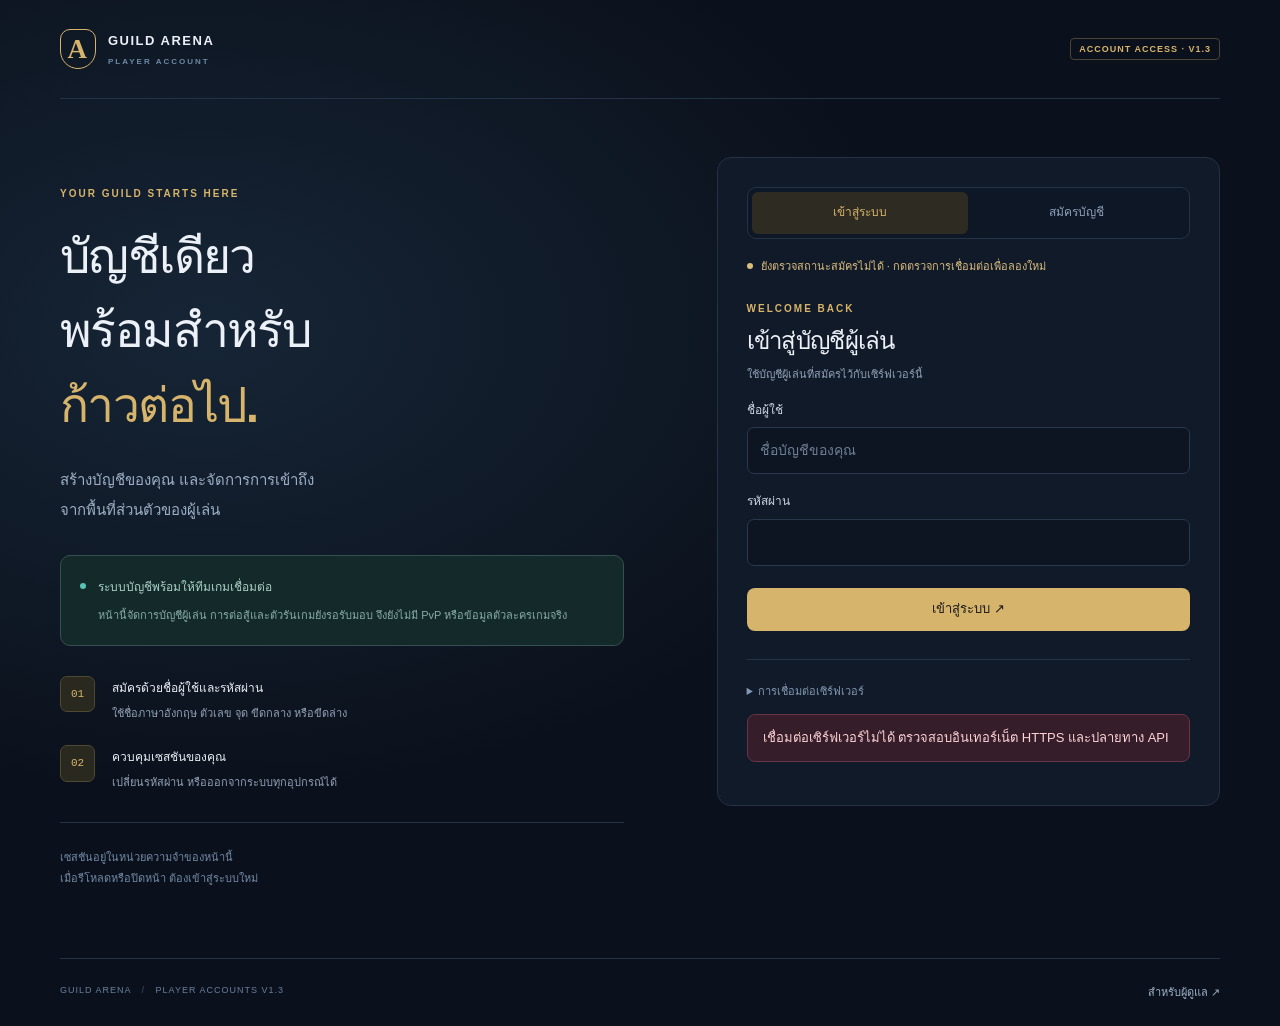
==== player.html @ d8695bb0 "Add player account portal and admin account controls" ====
<!doctype html>
<html lang="th">
<head>
  <meta charset="utf-8">
  <meta name="viewport" content="width=device-width, initial-scale=1">
  <meta name="color-scheme" content="dark">
  <meta name="referrer" content="no-referrer">
  <meta name="description" content="บัญชีผู้เล่น Guild Arena — สมัคร เข้าสู่ระบบ และจัดการความปลอดภัยบัญชี">
  <title>บัญชีผู้เล่น · Guild Arena</title>
  <link rel="icon" href="data:image/svg+xml,%3Csvg xmlns='http://www.w3.org/2000/svg' viewBox='0 0 64 64'%3E%3Crect width='64' height='64' rx='16' fill='%230c1421'/%3E%3Cpath d='M32 9 51 17v16c0 10-11 18-19 22C24 51 13 43 13 33V17z' fill='none' stroke='%23d7b46b' stroke-width='4'/%3E%3C/svg%3E">
  <link rel="stylesheet" href="./styles.css">
  <link rel="stylesheet" href="./player.css">
  <script type="module" src="./player.js"></script>
</head>
<body class="player-page">
  <a class="skip-link" href="#player-main">ข้ามไปยังเนื้อหา</a>
  <header class="player-header"><a class="player-brand" href="./player.html"><span class="brand-emblem" aria-hidden="true">A</span><span>GUILD ARENA<small>PLAYER ACCOUNT</small></span></a><span class="tiny-tag">ACCOUNT ACCESS · V1.3</span></header>
  <main id="player-main" class="player-main" tabindex="-1">
    <div id="player-flash" class="player-flash" role="status" hidden></div>
    <section id="player-auth-view" class="player-auth-layout" aria-label="เข้าสู่ระบบหรือสมัครผู้เล่น">
      <div class="player-welcome">
        <span class="eyebrow">YOUR GUILD STARTS HERE</span><h1>บัญชีเดียว<br>พร้อมสำหรับ<span class="gold">ก้าวต่อไป.</span></h1>
        <p class="player-lead">สร้างบัญชีของคุณ และจัดการการเข้าถึง<br>จากพื้นที่ส่วนตัวของผู้เล่น</p>
        <div class="player-scope"><span class="small-dot"></span><div><strong>ระบบบัญชีพร้อมให้ทีมเกมเชื่อมต่อ</strong><p>หน้านี้จัดการบัญชีผู้เล่น การต่อสู้และตัวรันเกมยังรอรับมอบ จึงยังไม่มี PvP หรือข้อมูลตัวละครเกมจริง</p></div></div>
        <div class="player-welcome-detail"><span>01</span><div><strong>สมัครด้วยชื่อผู้ใช้และรหัสผ่าน</strong><p>ใช้ชื่อภาษาอังกฤษ ตัวเลข จุด ขีดกลาง หรือขีดล่าง</p></div></div>
        <div class="player-welcome-detail"><span>02</span><div><strong>ควบคุมเซสชันของคุณ</strong><p>เปลี่ยนรหัสผ่าน หรือออกจากระบบทุกอุปกรณ์ได้</p></div></div>
        <p class="player-memory-note">เซสชันอยู่ในหน่วยความจำของหน้านี้<br>เมื่อรีโหลดหรือปิดหน้า ต้องเข้าสู่ระบบใหม่</p>
      </div>
      <article class="panel player-auth-card">
        <div class="player-auth-tabs" role="tablist" aria-label="เลือกการเข้าถึงบัญชี"><button id="player-login-tab" class="selected" type="button" role="tab" aria-selected="true" aria-controls="player-login-panel">เข้าสู่ระบบ</button><button id="player-register-tab" type="button" role="tab" aria-selected="false" aria-controls="player-register-panel" tabindex="-1">สมัครบัญชี</button></div>
        <div id="player-registration-status" class="player-registration-status" role="status">กำลังตรวจสถานะการสมัคร…</div>
        <div id="player-login-panel" role="tabpanel" aria-labelledby="player-login-tab"><span class="eyebrow">WELCOME BACK</span><h2>เข้าสู่บัญชีผู้เล่น</h2><p class="field-help">ใช้บัญชีผู้เล่นที่สมัครไว้กับเซิร์ฟเวอร์นี้</p><form id="player-login-form">
          <label for="player-login-username">ชื่อผู้ใช้</label><input id="player-login-username" name="username" autocomplete="username" autocapitalize="none" spellcheck="false" required maxlength="32" placeholder="ชื่อบัญชีของคุณ">
          <label for="player-login-password">รหัสผ่าน</label><input id="player-login-password" name="password" type="password" autocomplete="current-password" required>
          <p id="player-login-error" class="inline-error" role="alert" hidden></p><button id="player-login-button" class="button primary wide" type="submit">เข้าสู่ระบบ ↗</button>
        </form></div>
        <div id="player-register-panel" role="tabpanel" aria-labelledby="player-register-tab" hidden><span class="eyebrow">CREATE YOUR ACCOUNT</span><h2>เริ่มต้นบัญชีใหม่</h2><p class="field-help">สมัครสำเร็จแล้วจะเข้าสู่ระบบให้ทันที</p><form id="player-register-form">
          <label for="player-register-username">ชื่อผู้ใช้</label><input id="player-register-username" name="username" autocomplete="username" autocapitalize="none" spellcheck="false" required maxlength="32" placeholder="เช่น guild_traveler"><p class="field-help">3–32 ตัวอักษร: A–Z, a–z, 0–9, _ . - ตัวพิมพ์ใหญ่และเล็กเป็นบัญชีเดียวกัน</p>
          <label for="player-register-display-name">ชื่อที่แสดง <span class="muted">(ไม่บังคับ)</span></label><input id="player-register-display-name" name="displayName" autocomplete="nickname" placeholder="ชื่อที่ต้องการให้แสดง"><p class="field-help">หากระบุ ให้ใช้ 1–48 ตัวอักษร รองรับภาษาไทย</p>
          <label for="player-register-password">รหัสผ่าน</label><input id="player-register-password" name="password" type="password" autocomplete="new-password" required>
          <label for="player-register-confirm">ยืนยันรหัสผ่าน</label><input id="player-register-confirm" type="password" autocomplete="new-password" required><p class="field-help player-password-policy">ใช้ 15–128 ตัวอักษร โดยนับอักขระ Unicode</p>
          <p id="player-recovery-note" class="info-box">ขณะนี้ยังไม่มีระบบลืมรหัสผ่านหรือกู้คืนผ่านอีเมล โปรดเก็บรหัสผ่านไว้ก่อนสมัคร</p>
          <p id="player-register-error" class="inline-error" role="alert" hidden></p><button id="player-register-button" class="button primary wide" type="submit" disabled>สมัครและเข้าสู่ระบบ ↗</button>
        </form></div>
        <details class="player-connection"><summary>การเชื่อมต่อเซิร์ฟเวอร์</summary><form id="player-api-form"><label for="player-api-url">ปลายทาง API</label><input id="player-api-url" type="url" autocomplete="url" required spellcheck="false"><p class="field-help">ใช้ HTTPS หรือ localhost สำหรับทดสอบ URL นี้ไม่มีรหัสผ่านหรือคีย์</p><button id="player-api-button" class="button secondary small" type="submit">ตรวจการเชื่อมต่อ</button></form></details>
        <p id="player-config-error" class="inline-error" role="alert" hidden></p>
      </article>
    </section>
    <section id="player-account-view" aria-label="บัญชีผู้เล่นของฉัน" hidden>
      <div class="player-account-heading"><div><span class="eyebrow">MY ACCOUNT</span><h1>พื้นที่บัญชีของคุณ</h1><p class="muted">ข้อมูลจากเซิร์ฟเวอร์สำหรับบัญชีที่เข้าสู่ระบบ</p></div><button id="player-logout-button" class="button secondary" type="button">ออกจากระบบ ↪</button></div>
      <div class="info-box player-account-scope">บัญชีพร้อมให้ทีมเกมเชื่อมต่อ · ยังไม่มีการต่อสู้ PvP หรือข้อมูลตัวละครเกมจริงในหน้านี้</div>
      <article class="panel"><div class="panel-heading"><div><span class="eyebrow">PLAYER PROFILE</span><h2 id="player-profile-name">บัญชีผู้เล่น</h2></div><button id="player-refresh-button" class="button secondary small" type="button">โหลดบัญชีใหม่</button></div><div id="player-profile" class="player-profile-grid"></div><p id="player-profile-error" class="inline-error" role="alert" hidden></p></article>
      <div class="player-security-grid">
        <article class="panel"><div class="panel-heading"><div><span class="eyebrow">PASSWORD</span><h2>เปลี่ยนรหัสผ่าน</h2></div></div><p class="field-help">เมื่อเปลี่ยนสำเร็จ ทุกเซสชันจะสิ้นสุดและต้องเข้าสู่ระบบด้วยรหัสผ่านใหม่</p><form id="player-password-form"><label for="player-current-password">รหัสผ่านปัจจุบัน</label><input id="player-current-password" type="password" autocomplete="current-password" required><label for="player-new-password">รหัสผ่านใหม่</label><input id="player-new-password" type="password" autocomplete="new-password" required><label for="player-confirm-password">ยืนยันรหัสผ่านใหม่</label><input id="player-confirm-password" type="password" autocomplete="new-password" required><p class="field-help player-password-policy">ใช้ 15–128 ตัวอักษร โดยนับอักขระ Unicode และต่างจากรหัสเดิม</p><p id="player-password-error" class="inline-error" role="alert" hidden></p><button id="player-password-button" class="button primary" type="submit">เปลี่ยนรหัสผ่าน</button></form></article>
        <article class="panel"><div class="panel-heading"><div><span class="eyebrow">SESSION CONTROL</span><h2>ออกจากระบบทุกอุปกรณ์</h2></div></div><p class="field-help">ยกเลิกทุกเซสชันของบัญชีนี้ รวมถึงเซสชันที่กำลังใช้งาน</p><form id="player-revoke-form"><label for="player-revoke-password">ยืนยันด้วยรหัสผ่านปัจจุบัน</label><input id="player-revoke-password" type="password" autocomplete="current-password" required><p id="player-revoke-error" class="inline-error" role="alert" hidden></p><button id="player-revoke-button" class="button secondary" type="submit">ยกเลิกทุกเซสชัน</button></form><div class="info-box player-session-note">หน้าเว็บไม่บันทึก token หรือรหัสผ่านใน browser storage เมื่อรีโหลดต้องเข้าสู่ระบบใหม่ การปิดหน้าเพียงอย่างเดียวไม่ยกเลิกเซสชันบนอุปกรณ์อื่น</div></article>
      </div>
    </section>
  </main>
  <footer class="player-footer"><span>GUILD ARENA <span class="footer-divider">/</span> PLAYER ACCOUNTS V1.3</span><a href="./index.html">สำหรับผู้ดูแล ↗</a></footer>
</body>
</html>
---- styles.css ----
:root{--bg:#0b111c;--surface:#111a28;--surface-raised:#162131;--line:#253144;--muted:#91a0b5;--text:#ecf0f7;--gold:#d7b46b;--gold-hover:#e8c780;--teal:#58c4b7;--red:#f28b90;--radius:14px;--sidebar:250px;font-family:Tahoma,"Segoe UI",sans-serif;color:var(--text);background:var(--bg);font-synthesis:none;line-height:1.65;font-size:14px}*{box-sizing:border-box}body{margin:0}button,input,select,textarea{font:inherit}button,a,input,select,textarea,summary{-webkit-tap-highlight-color:transparent}button,a,summary{touch-action:manipulation}button{cursor:pointer}a{color:inherit;text-decoration:none}button:disabled{cursor:wait;opacity:.55}button:focus-visible,a:focus-visible,summary:focus-visible,input:focus-visible,select:focus-visible,textarea:focus-visible{outline:2px solid var(--teal);outline-offset:4px}[hidden]{display:none!important}h1,h2,h3,p{margin:0}h1,h2,h3{line-height:1.4;font-weight:600;letter-spacing:-.03em}h1{font-size:30px}h2{font-size:19px}h3{font-size:16px}.muted{color:var(--muted)}.gold{color:var(--gold)}.small-text{font-size:12px}.mono{font-family:Consolas,"Courier New",monospace;font-size:12px}.break-word{overflow-wrap:anywhere}.eyebrow{display:block;font-family:"Segoe UI",sans-serif;font-size:10px;font-weight:600;letter-spacing:2px;color:var(--gold);line-height:1.7}.skip-link{position:fixed;z-index:200;top:-100px;left:12px;background:var(--gold);color:var(--bg);padding:12px}.skip-link:focus{top:12px}.button{display:inline-flex;gap:10px;align-items:center;justify-content:center;border:1px solid transparent;border-radius:8px;min-height:43px;padding:10px 17px;font-size:13px;font-weight:600;line-height:1.6;transition:background .15s,border-color .15s,transform .15s;text-align:center}.button.primary{background:var(--gold);color:#1a1a1d}.button.primary:hover{background:var(--gold-hover)}.button.secondary{background:#172333;border-color:#304057;color:#dae4f2}.button.secondary:hover{background:#203047;border-color:#4b5e77}.button.small{padding:7px 12px;min-height:36px;font-size:12px}.button.wide{width:100%}.button-row{display:flex;flex-wrap:wrap;gap:10px}.icon-button{border:1px solid var(--line);background:transparent;color:var(--muted);height:36px;width:36px;display:inline-flex;align-items:center;justify-content:center;font-size:22px;line-height:1;border-radius:8px;flex-shrink:0}.icon-button:hover{color:var(--text);background:var(--surface-raised)}.tiny-tag{font-family:"Segoe UI",sans-serif;font-weight:600;letter-spacing:1px;font-size:9px;display:inline-block;white-space:nowrap;padding:4px 8px;border:1px solid #4b4434;color:var(--gold);border-radius:4px;line-height:1.4}.small-dot{display:inline-block;height:6px;width:6px;border-radius:50%;background:var(--teal);flex-shrink:0}label{display:block;color:#cdd6e4;font-size:12px;margin-bottom:7px;font-weight:500}input,select,textarea{display:block;width:100%;border:1px solid #2b384c;border-radius:7px;background:#0d1522;color:var(--text);padding:11px 12px;min-height:44px;transition:border-color .15s}input::placeholder,textarea::placeholder{color:#6f7e94}input:focus,textarea:focus,select:focus{border-color:var(--teal);outline:none}input[readonly]{color:var(--muted);background:#131d2b}.required{color:var(--gold)}.field-help{font-size:11px;color:var(--muted);margin:7px 0 16px;line-height:1.8}.inline-error{background:#351e29;border:1px solid #6b3348;color:#ffd3d7;border-radius:8px;padding:12px 15px;font-size:13px;margin:14px 0;white-space:pre-wrap;overflow-wrap:anywhere}.loading-line{color:var(--gold);font-size:12px;margin:0 0 15px}.info-box{background:#14252b;border:1px solid #24434a;border-radius:8px;padding:13px 15px;color:#adc9cf;font-size:12px;line-height:1.9}.page-info{margin-bottom:20px}.notifications{position:fixed;right:22px;top:20px;z-index:300;display:flex;flex-direction:column;gap:8px;max-width:min(420px,calc(100vw - 32px));pointer-events:none}.notification{padding:14px 18px;border-radius:9px;background:#173630;color:#c9f8e8;border:1px solid #317363;box-shadow:0 10px 35px #0006;font-size:13px;overflow-wrap:anywhere}.notification.error{background:#381f2a;border-color:#74354c;color:#ffd0d8}
/* หน้าล็อกอิน */
.login-screen{min-height:100vh;display:grid;grid-template-columns:1fr 1fr}.login-art{position:relative;overflow:hidden;background:radial-gradient(ellipse at 40% 50%,#253443 0%,#172332 37%,#111b29 72%);padding:48px 9%;display:flex;flex-direction:column;justify-content:space-between;min-height:740px;border-right:1px solid var(--line)}.login-art:after{content:"";position:absolute;inset:0;background-image:linear-gradient(#ffffff03 1px,transparent 1px),linear-gradient(90deg,#ffffff03 1px,transparent 1px);background-size:48px 48px;pointer-events:none}.login-brand,.mobile-brand{display:flex;gap:13px;align-items:center;letter-spacing:2.8px;font-size:14px;font-weight:600;z-index:1}.brand-emblem{display:inline-flex;width:36px;height:40px;align-items:center;justify-content:center;color:var(--gold);font-family:Georgia,serif;font-size:27px;border:1px solid var(--gold);border-radius:10px 10px 18px 18px;flex-shrink:0}.login-intro{z-index:1;padding:60px 0 20px}.login-intro h1{font-size:clamp(40px,4vw,60px);line-height:1.55;margin:18px 0;letter-spacing:-2px}.login-intro>p{color:#9baabd;font-size:15px;line-height:2}.login-footer{color:#8497ac;display:flex;gap:9px;align-items:center;font-size:11px;z-index:1}.orbit{border:1px solid #d7b46b10;border-radius:50%;position:absolute;width:780px;height:780px;left:20%;top:16%;pointer-events:none}.orbit-two{width:620px;height:620px;left:33%;top:28%;border-style:dashed}.arena-mark{margin-top:42px;display:flex;align-items:center;gap:25px}.arena-mark>span{font-family:Georgia,serif;color:#a6b2c0;font-size:22px;letter-spacing:8px}.arena-mark i{font-style:normal;font-size:14px;color:#607286}.fighter{height:72px;width:62px;display:flex;align-items:center;justify-content:center;font-size:23px;font-family:Georgia,serif;clip-path:polygon(0 0,100% 0,100% 73%,50% 100%,0 73%);background:linear-gradient(145deg,#574e36,#2b2f33);color:var(--gold)}.fighter-b{background:linear-gradient(145deg,#224a4c,#233136);color:var(--teal)}.login-panel{display:flex;align-items:center;justify-content:center;padding:54px 36px;background:#0c1320}.login-card{width:100%;max-width:380px}.login-card h2{font-size:27px;margin:10px 0}.login-subtitle{font-size:13px;margin-bottom:32px;line-height:1.9}.login-card label:not(:first-child){margin-top:19px}.login-card form>.button{margin-top:24px}.login-note{display:flex;align-items:flex-start;gap:12px;border-top:1px solid var(--line);margin-top:29px;padding-top:22px;font-size:10px;color:#c2cedd;line-height:2}.lock-icon{font-size:24px;line-height:1.3;color:var(--teal)}.prototype-note{margin-top:30px;font-size:10px;color:#62748d}.mobile-brand{display:none}
/* โครงแอป */
.app-shell{min-height:100vh}.sidebar{width:var(--sidebar);position:fixed;top:0;bottom:0;left:0;z-index:30;display:flex;flex-direction:column;padding:28px 18px 18px;background:#0e1725;border-right:1px solid var(--line);overflow-y:auto}.brand{display:flex;align-items:center;gap:11px;margin:0 9px 30px;font-family:"Segoe UI",sans-serif;font-size:13px;font-weight:600;letter-spacing:1.3px;white-space:nowrap}.brand small{display:block;font-size:8px;letter-spacing:1.7px;color:#647993;margin-top:2px}.workspace-label{display:flex;align-items:center;gap:8px;background:#172333;border:1px solid #283549;padding:10px 11px;border-radius:7px;font-size:11px;color:#b9c6d6;margin-bottom:24px}.version{margin-left:auto;font-size:9px;color:#8096b1}.nav-label{font-size:10px;color:#667b96;margin:0 11px 10px}.nav-label-secondary{margin-top:25px}.nav-link{display:flex;align-items:center;gap:12px;font-size:12px;font-weight:500;min-height:44px;padding:10px 12px;margin-bottom:4px;color:#98aac1;border:1px solid transparent;border-radius:7px;transition:all .15s}.nav-link:hover{color:var(--text);background:#182436}.nav-link.active{background:#2d2b24;border-color:#655435;color:var(--gold)}.nav-icon{width:20px;font-size:19px;font-family:"Segoe UI Symbol",sans-serif;line-height:1}.nav-chevron{margin-left:auto;font-size:18px}.sidebar-bottom{margin-top:auto;padding-top:30px}.prototype-card{border:1px solid #28374b;background:linear-gradient(135deg,#192537,#111c2c);border-radius:10px;padding:15px}.prototype-card .tiny-tag{font-size:8px;border:none;padding:0;color:#8097b5}.prototype-card p{font-size:12px;margin-top:7px;color:#c4d1e2}.prototype-card small{display:block;font-size:10px;line-height:1.9;margin-top:6px;color:#7186a0}.admin-row{display:flex;gap:10px;align-items:center;border-top:1px solid var(--line);padding-top:19px;margin-top:21px}.avatar{display:flex;height:32px;width:32px;background:#294347;color:#a8d2c5;align-items:center;justify-content:center;border-radius:50%;font-size:11px;font-weight:600}.admin-row div{min-width:0;flex:1}.admin-row strong{display:block;font-size:11px;font-weight:500;overflow:hidden;text-overflow:ellipsis}.admin-row small{display:block;font-size:9px;color:#7a8da7}.admin-row .icon-button{width:28px;height:30px;border:none;font-size:19px}.main-wrap{margin-left:var(--sidebar);min-height:100vh;display:flex;flex-direction:column}.topbar{height:70px;display:flex;align-items:center;justify-content:space-between;padding:0 36px;border-bottom:1px solid var(--line);background:#0d1521}.breadcrumb{font-size:11px;color:#7f91aa}.breadcrumb span{margin:0 11px;color:#465870}.breadcrumb strong{font-weight:400;color:#c8d3e3}.topbar-right{display:flex;gap:17px;align-items:center}.connection-badge{display:flex;gap:7px;align-items:center;font-size:10px;color:#9dafc5}.connection-badge.offline{color:var(--red)}.connection-badge.offline .small-dot{background:var(--red)}#main-content{padding:30px 36px 36px;width:100%;max-width:1680px;margin:0 auto;flex:1}.page-heading{display:flex;align-items:center;justify-content:space-between;gap:20px;margin-bottom:28px}.page-heading h1{font-size:27px;margin:4px 0 6px}.page-heading .muted{font-size:12px}.heading-meta{text-align:right;flex-shrink:0}.heading-meta small{display:block;color:#7589a4;font-size:10px;margin-top:8px}.app-footer{display:flex;justify-content:space-between;gap:20px;padding:19px 36px;border-top:1px solid #1b2739;color:#647790;font-family:"Segoe UI",Tahoma,sans-serif;font-size:9px;letter-spacing:.8px}.footer-divider{padding:0 7px;color:#3b4f68}.panel{background:var(--surface);border:1px solid var(--line);border-radius:var(--radius);padding:23px;min-width:0;overflow:hidden}.panel-heading{display:flex;align-items:center;justify-content:space-between;gap:15px;margin-bottom:20px}.panel-heading h2{margin-top:3px}.panel-heading .eyebrow{color:#748aa5;font-size:9px;letter-spacing:1.5px}.panel-heading .text-link{font-size:11px}.text-link{color:var(--gold);font-size:12px}.text-link:hover{text-decoration:underline}.spaced-panel{margin-top:22px}.empty-state{text-align:center;padding:43px 20px}.empty-state h3{margin-top:10px;font-size:14px;color:#c0cddd}.empty-state p{font-size:12px;color:#788da8;margin:6px 0}.empty-icon{display:inline-flex;width:48px;height:48px;border:1px solid #2d3e56;border-radius:13px;background:#172438;align-items:center;justify-content:center;color:#859cb9;font-size:23px}.empty-state .button{margin-top:15px}.details-list{margin:0}.details-list>div{padding:14px 0;border-bottom:1px solid #202d40}.details-list>div:first-child{padding-top:0}.details-list>div:last-child{border-bottom:none}.details-list dt{font-size:10px;color:#8498b2;margin-bottom:5px}.details-list dd{margin:0;font-size:12px;color:#ccdaeb}.raw-details{border-top:1px solid var(--line);margin-top:20px;padding-top:14px}.raw-details summary{cursor:pointer;color:#9cb0c9;font-size:11px}.json-output{border-radius:7px;background:#0a1220;padding:16px;color:#a9c3d2;border:1px solid #233148;font:11px/1.9 Consolas,"Courier New",monospace;white-space:pre-wrap;overflow-wrap:anywhere;max-height:440px;overflow:auto;margin:14px 0 0}.count-badge{font-size:10px;background:#26334a;padding:3px 7px;border-radius:5px;vertical-align:middle;color:#a7bbd7;margin-left:5px}
/* ภาพรวม */
.overview-banner{display:flex;justify-content:space-between;align-items:center;overflow:hidden;background:radial-gradient(ellipse at 70% 20%,#263641,transparent 60%),linear-gradient(120deg,#1d2b3a,#132131);border:1px solid #324152;border-radius:var(--radius);padding:29px 32px;position:relative;margin-bottom:23px;min-height:226px}.overview-banner .eyebrow{font-size:9px;letter-spacing:2px}.overview-banner h2{font-size:24px;margin:11px 0 8px}.overview-banner p{color:#9baec4;font-size:12px;line-height:1.9}.overview-banner .button{margin-top:21px;min-height:36px;padding:7px 13px;font-size:11px}.banner-arena{position:relative;display:flex;align-items:center;justify-content:center;height:205px;width:300px;flex-shrink:0}.arena-ring{position:absolute;height:230px;width:230px;border:1px solid #d7b46b22;border-radius:50%;transform:rotate(-28deg)}.arena-ring:before,.arena-ring:after{content:"";position:absolute;border:1px solid #d7b46b19;inset:17px;border-radius:50%}.arena-ring:after{inset:40px;border-style:dashed}.arena-number{font:66px/1 Georgia,serif;color:var(--gold);text-shadow:0 5px 30px #0008;display:flex;align-items:center;gap:25px}.arena-number span{font:11px "Segoe UI",sans-serif;color:#6e918f;letter-spacing:2px}.arena-number:first-letter{color:var(--gold)}.arena-caption{position:absolute;bottom:23px;font:8px "Segoe UI",sans-serif;letter-spacing:3px;color:#6d8795}.metric-grid{display:grid;grid-template-columns:repeat(4,minmax(0,1fr));gap:16px;margin-bottom:23px}.metric-card{background:var(--surface);border:1px solid var(--line);border-radius:var(--radius);padding:19px;position:relative}.metric-card p{font-size:11px;color:#a0b2c9;margin-bottom:8px;padding-right:24px}.metric-card>strong{font-family:"Segoe UI",Tahoma,sans-serif;font-weight:500;font-size:25px;display:block;line-height:1.5;overflow-wrap:anywhere}.metric-card>small{display:block;font-size:9px;color:#768ba6;margin-top:7px}.metric-icon{position:absolute;right:17px;top:16px;background:#2c2c28;color:var(--gold);height:28px;width:28px;border-radius:7px;display:flex;justify-content:center;align-items:center;font-size:16px}.metric-icon.teal{color:var(--teal);background:#173432}.overview-grid{display:grid;grid-template-columns:minmax(0,1.65fr) minmax(250px,1fr);gap:22px}.recent-row{display:flex;align-items:center;gap:13px;padding:16px 0;border-bottom:1px solid #243043}.recent-row:last-child{border-bottom:none;padding-bottom:0}.recent-mark{display:flex;align-items:center;justify-content:center;height:37px;width:37px;flex-shrink:0;color:var(--gold);background:#282d2b;border:1px solid #454636;border-radius:9px;font-size:18px}.recent-main{min-width:0;flex:1}.recent-main strong{font-size:12px;font-weight:500;overflow-wrap:anywhere}.recent-main small{display:block;font-size:9px;color:#6f87a4;margin-top:4px}.status-pill{display:inline-flex;border-radius:5px;border:1px solid #35465f;background:#1b2a40;color:#9bb4d5;font-size:10px;padding:4px 8px;white-space:nowrap;line-height:1.5}.status-pill.success{color:#8ddfc5;background:#15342e;border-color:#2a5146}.status-pill.warning{color:#e5ca89;background:#342e20;border-color:#514530}.status-pill.danger{color:#f1a2ad;background:#3c202d;border-color:#673447}.status-pill.active{color:#9ac9f5;background:#1a3049;border-color:#2d5374}
/* ทีมและการต่อสู้ */
.split-grid{display:grid;grid-template-columns:minmax(230px,.8fr) minmax(0,1.3fr);gap:22px;align-items:start}.team-card{padding:16px;margin-bottom:12px;border:1px solid #2c3b51;background:#142032;border-radius:10px}.team-card.selected{border-color:#94773e;background:#24282b}.team-card-header{display:flex;justify-content:space-between;align-items:flex-start;gap:10px;margin-bottom:12px}.team-card h3{font-size:14px;overflow-wrap:anywhere}.team-card small{color:#7f94af;font-size:10px}.character-chips{display:flex;flex-wrap:wrap;gap:6px;margin-bottom:13px}.character-chip{display:flex;gap:7px;align-items:center;background:#0e1827;border:1px solid #26364b;border-radius:5px;padding:5px 8px;font-size:10px;color:#acbed5;overflow-wrap:anywhere}.character-chip span{color:var(--gold);font-family:Georgia,serif}.team-card-footer{display:flex;align-items:center;justify-content:space-between;gap:10px}.sample-actions{margin-top:17px}.code-editor{font:12px/1.8 Consolas,"Courier New",monospace;min-height:460px;tab-size:2;resize:vertical;color:#b4d9d8;padding:15px}.form-footer{display:flex;align-items:center;justify-content:space-between;gap:14px;padding-top:18px;border-top:1px solid var(--line);margin-top:20px}.match-layout{display:grid;grid-template-columns:minmax(0,1.8fr) minmax(240px,.85fr);gap:23px;align-items:start}.matchup{display:grid;grid-template-columns:minmax(0,1fr) 45px minmax(0,1fr);gap:10px;align-items:center;padding:10px 0 27px;margin-bottom:24px;border-bottom:1px solid #263448}.team-slot{text-align:center}.team-slot label{text-align:left}.side-label{font-size:11px;color:#8095b1}.slot-emblem{display:flex;align-items:center;justify-content:center;width:66px;height:78px;margin:16px auto 22px;clip-path:polygon(0 0,100% 0,100% 76%,50% 100%,0 76%);font:28px Georgia,serif}.gold-emblem{background:linear-gradient(130deg,#51462f,#292b2a);color:var(--gold)}.teal-emblem{background:linear-gradient(130deg,#1f5352,#213032);color:var(--teal)}.versus{font:12px Georgia,serif;color:#5d718b;letter-spacing:1px;text-align:center}.team-slot .field-help{text-align:left;margin-bottom:0}.seed-row{display:grid;grid-template-columns:1.2fr 1fr;gap:22px}.input-action{display:flex;gap:7px}.input-action input{min-width:0}.input-action .button{white-space:nowrap;padding:8px 11px;font-size:11px}.info-panel{padding-top:26px}.info-panel>.eyebrow{color:#8097b2;font-size:8px}.info-panel>h2{font-size:18px;margin-top:8px}.steps-list{list-style:none;padding:0;margin:26px 0}.steps-list li{display:flex;gap:14px;margin-bottom:23px}.steps-list li>span{color:var(--gold);font:11px/24px Consolas,monospace}.steps-list strong{font-size:12px;font-weight:500;color:#c6d5e7}.steps-list p{font-size:11px;color:#839ab6;line-height:1.9;margin-top:4px}.submitted-match{border-radius:8px;background:#17352e;border:1px solid #34644f;padding:17px;margin-top:24px;color:#b8e7d7;font-size:12px;overflow-wrap:anywhere}.submitted-match .button{margin-top:12px}
/* ตารางและ Snapshot */
.table-wrap{width:100%;overflow:auto}table{border-collapse:collapse;width:100%;font-size:11px;text-align:left}th{font-size:9px;font-weight:500;letter-spacing:.3px;color:#7c94b1;padding:12px 11px;border-bottom:1px solid #334157;background:#131f2f;white-space:nowrap}td{padding:14px 11px;border-bottom:1px solid #233147;vertical-align:top;color:#c0cede}tr:last-child td{border-bottom:none}td .mono{font-size:10px}td .button{white-space:nowrap}td .subtext{display:block;color:#758fac;font-size:9px;margin-top:4px}.table-error{max-width:250px;overflow-wrap:anywhere;color:#eaa2af}.filter-label{display:flex;gap:9px;align-items:center;font-size:10px;margin:0;color:#859db9}.filter-label select{font-size:11px;min-height:34px;padding:5px 10px;width:auto}.match-detail-grid{display:grid;grid-template-columns:1fr 1fr;gap:15px 25px}.detail-item span{display:block;color:#8399b4;font-size:10px;margin-bottom:6px}.detail-item strong{font-size:12px;font-weight:500;overflow-wrap:anywhere}.lookup-form{display:flex;gap:12px;align-items:end;margin-bottom:22px}.lookup-form>div{flex:1}.lookup-form>.button{flex-shrink:0}.snapshot-meta{display:grid;grid-template-columns:repeat(3,minmax(0,1fr));gap:16px;margin:25px 0}.snapshot-meta .detail-item{padding:12px 15px;background:#0c1727;border:1px solid #27384f;border-radius:8px}.playback{border:1px solid #3a485b;background:linear-gradient(145deg,#1a2939,#10212d);border-radius:10px;padding:22px;margin-top:20px}.playback-controls{display:flex;align-items:center;gap:10px}.playback-controls .mono{margin-left:auto;color:#7fadc0}.playback input[type=range]{width:100%;padding:0;min-height:24px;margin:17px 0;accent-color:var(--gold);border:none;background:transparent}.current-event{min-height:85px;border-top:1px solid #2c4053;padding-top:16px}.current-event strong{display:block;font-size:16px;margin-bottom:7px;color:#cbdde9}.current-event p{font-size:12px;color:#90aec0;overflow-wrap:anywhere}.snapshot-actions{margin:22px 0}.check-result{padding:15px 18px;border:1px solid #376251;border-radius:8px;margin-bottom:20px;background:#17362e;color:#b0e6d2;font-size:12px}.check-result.failed{background:#3b2230;color:#f3b6c5;border-color:#714154}.check-result pre{background:transparent;border:none;padding:0;margin-top:12px;max-height:200px}.active-event td{background:#28332f;color:#ede4b7}.confirm-dialog{width:min(470px,calc(100% - 32px));padding:28px;color:var(--text);border:1px solid #4a566a;background:#152132;border-radius:14px;box-shadow:0 20px 80px #0008}.confirm-dialog::backdrop{background:#050a13c9;backdrop-filter:blur(4px)}.confirm-dialog h2{margin:8px 0 14px}.confirm-dialog p{font-size:12px;line-height:1.9;color:#9cafc9;margin-bottom:18px}.dialog-actions{justify-content:flex-end;margin-top:24px}
@media(min-width:1550px){:root{--sidebar:270px}.sidebar{padding-left:23px;padding-right:23px}#main-content{padding:38px 46px}.topbar{padding:0 46px}.overview-banner{padding:36px 40px}.overview-banner h2{font-size:28px}.metric-card{padding:24px}.metric-card>strong{font-size:30px}}
@media(max-width:1150px){:root{--sidebar:218px}.sidebar{padding-left:13px;padding-right:13px}.brand{font-size:11px;gap:8px;margin-left:7px;margin-right:7px}.brand small{font-size:7px}.brand-emblem{width:32px;height:36px}.nav-link{font-size:11px;gap:9px;padding-left:10px}#main-content{padding:25px 24px}.topbar{padding:0 24px}.metric-grid{gap:11px}.metric-card{padding:15px}.metric-card>strong{font-size:22px}.metric-card>small{font-size:9px}.overview-grid{grid-template-columns:minmax(0,1.5fr) minmax(230px,1fr);gap:17px}.panel{padding:19px}.banner-arena{width:230px}.match-layout{grid-template-columns:1fr}.info-panel .steps-list{display:grid;grid-template-columns:repeat(3,minmax(0,1fr));gap:20px;margin-bottom:10px}.split-grid{grid-template-columns:minmax(210px,.75fr) minmax(0,1.2fr);gap:16px}.sample-actions{gap:7px}.sample-actions .button{font-size:10px}.app-footer{padding-left:24px;padding-right:24px}}
@media(max-width:900px){.login-art{padding:38px 10%;min-height:700px}.login-panel{padding:35px 28px}.login-intro h1{font-size:43px}.login-intro>p{font-size:12px}.login-brand{font-size:11px;letter-spacing:2px}.login-footer{font-size:9px}.overview-grid{grid-template-columns:1fr}.metric-grid{grid-template-columns:repeat(2,minmax(0,1fr))}.split-grid{grid-template-columns:1fr}.team-list{display:grid;grid-template-columns:1fr 1fr}.snapshot-meta{grid-template-columns:repeat(2,minmax(0,1fr))}.banner-arena{width:180px}.arena-ring{width:190px;height:190px}.arena-number{font-size:53px;gap:17px}.overview-banner{padding:25px}.overview-banner h2{font-size:21px}.heading-meta{display:none}.page-heading h1{font-size:24px}.panel-heading h2{font-size:17px}.app-footer{font-size:8px}.app-footer>span:last-child{display:none}}
@media(max-width:680px){:root{--sidebar:0px}.login-screen{display:block}.login-art{display:none}.login-panel{min-height:100vh;padding:36px 26px}.mobile-brand{display:flex;font-size:12px;margin-bottom:50px}.login-card h2{font-size:25px}.sidebar{position:static;width:100%;padding:16px 16px 0;border-right:0;border-bottom:1px solid var(--line);overflow:visible}.sidebar>.brand{margin:0 0 16px;font-size:12px}.brand-emblem{width:28px;height:32px;font-size:22px}.brand small{font-size:7px}.workspace-label,.nav-label,.sidebar-bottom{display:none}.sidebar nav{display:flex;overflow-x:auto;gap:7px;padding-bottom:10px;scrollbar-width:thin}.nav-link{flex-shrink:0;min-height:36px;font-size:10px;padding:7px 10px;margin:0;gap:7px}.nav-icon{width:15px;font-size:15px}.nav-chevron{display:none}.nav-label-secondary{display:none}.main-wrap{margin-left:0}.topbar{height:53px;padding:0 18px}.topbar-right{gap:10px}.breadcrumb{font-size:10px}.connection-badge{font-size:9px}.topbar .icon-button{width:30px;height:30px;font-size:20px}#main-content{padding:23px 16px}.page-heading{margin-bottom:21px}.page-heading h1{font-size:23px}.page-heading .muted{font-size:11px}.eyebrow{font-size:8px;letter-spacing:1.4px}.overview-banner{padding:23px 21px;min-height:225px;margin-bottom:17px}.overview-banner h2{font-size:19px}.overview-banner p{font-size:10px}.overview-banner .eyebrow{font-size:7px}.banner-arena{width:110px;height:180px;margin-right:-13px;opacity:.8}.arena-ring{width:155px;height:155px}.arena-ring:before{inset:12px}.arena-ring:after{inset:27px}.arena-number{font-size:38px;gap:10px}.arena-number span{font-size:7px}.arena-caption{font-size:5px;bottom:35px;letter-spacing:2px}.metric-grid{gap:10px;margin-bottom:17px}.metric-card{padding:16px 13px}.metric-card p{font-size:10px}.metric-card>strong{font-size:22px}.metric-card>small{font-size:8px;line-height:1.8}.metric-icon{right:12px;top:13px;width:24px;height:24px;font-size:14px}.overview-grid{gap:17px}.panel{padding:18px 16px;border-radius:11px}.panel-heading{gap:10px;margin-bottom:18px}.panel-heading h2{font-size:16px}.panel-heading .eyebrow{font-size:8px}.recent-row{gap:10px}.recent-main strong{font-size:10px}.recent-main small{font-size:8px}.recent-mark{width:30px;height:32px;font-size:15px}.status-pill{font-size:8px;padding:4px 6px}.system-panel .details-list{display:grid;grid-template-columns:1fr 1fr;gap:0 15px}.details-list>div:first-child{padding-top:14px}.details-list dd{font-size:10px}.info-box{font-size:10px;padding:12px}.matchup{grid-template-columns:minmax(0,1fr) 24px minmax(0,1fr);gap:8px}.matchup select{font-size:11px;padding:9px 7px}.seed-row{grid-template-columns:1fr;gap:0}.team-slot .field-help{font-size:9px}.slot-emblem{width:54px;height:66px}.form-footer .small-text{font-size:9px}.form-footer .button{font-size:11px;padding:10px 12px}.info-panel .steps-list{display:block;margin-bottom:25px}.steps-list p{font-size:10px}.filter-label{font-size:9px;gap:5px}.filter-label select{font-size:9px;padding:6px;width:100px}.lookup-form{align-items:stretch;flex-direction:column;gap:10px}.lookup-form>.button{align-self:flex-end}.snapshot-meta{gap:10px}.snapshot-meta .detail-item{padding:11px}.snapshot-meta .detail-item strong{font-size:10px}.snapshot-meta .detail-item span{font-size:9px}.playback{padding:15px}.playback-controls{gap:7px}.playback-controls .button{font-size:10px;padding:7px 9px}.playback-controls .mono{font-size:10px}.playback-controls .icon-button{width:28px;height:30px;font-size:17px}.current-event strong{font-size:14px}.current-event p{font-size:10px}.snapshot-actions .button{font-size:11px;padding:9px 11px}.match-detail-grid{grid-template-columns:1fr}.code-editor{font-size:11px}.app-footer{padding:17px}.notifications{right:16px;top:15px}.confirm-dialog{padding:23px}.panel-heading>.button.small{font-size:10px;padding:7px 10px}}
@media(prefers-reduced-motion:reduce){*{scroll-behavior:auto!important;transition:none!important}}
.mobile-logout{display:none}@media(max-width:680px){.mobile-logout{display:inline-flex}}

/* จำกัดบันทึกเหตุการณ์ให้อยู่ในกรอบ และเลื่อนตารางได้บนหน้าจอเล็ก */
#event-table{min-width:0;max-width:100%}
#event-table .table-wrap{max-width:100%;max-height:32rem;overflow:auto;overscroll-behavior:contain;scrollbar-gutter:stable}
#event-table table{min-width:36rem}
#event-table th{position:sticky;top:0;z-index:1;box-shadow:0 1px 0 var(--line)}

/* รุ่น 1.1: การทดลองเป็นชุด ความปลอดภัย และสถานะสำรองข้อมูล */
.storage-grid,.policy-grid{display:grid;grid-template-columns:repeat(2,minmax(0,1fr));gap:20px}.storage-grid .detail-item strong{font-family:"Segoe UI",Tahoma,sans-serif;font-size:20px}.system-clear{border:1px solid #2a5146;background:#15342e;border-radius:8px;padding:15px;font-size:12px;color:#8ddfc5}.system-alert{padding:13px 15px;border:1px solid #514530;background:#342e20;border-radius:8px;color:#e5ca89;margin-bottom:10px}.system-alert:last-child{margin-bottom:0}.system-alert.critical{background:#3c202d;border-color:#673447;color:#f1a2ad}.system-alert strong{display:block;font-size:11px}.system-alert p{font-size:12px;margin:5px 0;overflow-wrap:anywhere}.system-alert small{color:#9eaabb;font-size:9px}.queue-note{color:#c7b583;background:#28271f;border-left:3px solid #9b8550;padding:10px 13px;margin:17px 0 23px;font-size:11px;overflow-wrap:anywhere}.batch-form-grid{display:grid;grid-template-columns:repeat(2,minmax(0,1fr));gap:4px 22px}.full-span{grid-column:1/-1;margin-bottom:18px}.batch-summary{display:grid;grid-template-columns:repeat(3,minmax(0,1fr));gap:12px;margin:22px 0 14px}.batch-stat{padding:17px;background:#142234;border:1px solid #2b3d55;border-radius:9px}.batch-stat span{display:block;color:#8ca3bf;font-size:11px}.batch-stat strong{display:block;color:#e8dcc0;font-family:"Segoe UI",Tahoma,sans-serif;font-weight:500;font-size:25px;margin:8px 0}.batch-stat small{display:block;color:#7dbcb0;font-size:10px}.bounded-table{min-width:0;max-width:100%}.bounded-table .table-wrap{max-width:100%;max-height:32rem;overflow:auto;overscroll-behavior:contain;scrollbar-gutter:stable}.bounded-table table{min-width:36rem}.bounded-table th{position:sticky;top:0;z-index:1;box-shadow:0 1px 0 var(--line)}.compare-form{display:grid;grid-template-columns:minmax(0,1fr) minmax(0,1fr) auto;gap:15px;align-items:end;margin-bottom:22px}.compare-form select{min-width:0;font-size:11px}.compare-warning{margin:20px 0}.security-grid{display:grid;grid-template-columns:repeat(2,minmax(0,1fr));gap:22px;align-items:start}.security-grid label:not(:first-child){margin-top:18px}.security-grid form>.button{margin-top:14px}.security-note{margin-top:26px}.audit-pagination{display:flex;justify-content:flex-end;margin-top:20px}.audit-target{display:block;max-width:220px;overflow-wrap:anywhere}.policy-grid{grid-template-columns:repeat(3,minmax(0,1fr));padding-bottom:4px}#batch-comparison .table-wrap{max-width:100%;overflow:auto}#batch-comparison th:not(:first-child){white-space:normal;min-width:180px}#batch-comparison td{overflow-wrap:anywhere}#batch-list .table-wrap{max-height:30rem;overflow:auto}#batch-list th{position:sticky;top:0;z-index:1}#batch-detail-panel .panel-heading{flex-wrap:wrap}
@media(max-width:1150px){.policy-grid{grid-template-columns:repeat(2,minmax(0,1fr))}.security-grid{grid-template-columns:1fr}.compare-form{grid-template-columns:repeat(2,minmax(0,1fr))}.compare-form>.button{justify-self:end;grid-column:1/-1}.nav-link{font-size:10px}}
@media(max-width:680px){.storage-grid,.policy-grid{gap:18px 15px}.storage-grid .detail-item strong{font-size:17px}.system-alert p,.queue-note{font-size:10px}.batch-form-grid{grid-template-columns:1fr;gap:0}.full-span{margin-bottom:15px}.batch-summary{grid-template-columns:repeat(2,minmax(0,1fr));gap:9px}.batch-stat{padding:13px}.batch-stat strong{font-size:22px}.batch-stat span{font-size:10px}.batch-stat small{font-size:9px}.compare-form{grid-template-columns:1fr;gap:12px}.compare-form>.button{grid-column:auto}.policy-grid .detail-item strong{font-size:11px}.bounded-table .table-wrap{max-height:28rem}#view-batches>.panel>.panel-heading{flex-wrap:wrap}#batch-detail-panel .panel-heading .button-row{width:100%}#view-security .panel-heading h2{font-size:15px}.security-grid{gap:17px}}

/* รุ่น 1.2: แยกความพร้อมตัวเชื่อมต่อออกจากตัวรันเกมจริง */
.runner-handoff{padding:24px 27px;border:1px solid #675533;border-radius:14px;background:linear-gradient(120deg,#302b20,#1a2730);margin-bottom:22px}.runner-handoff h2{font-size:23px;color:#ead5a2;margin:12px 0}.runner-handoff p{color:#c3b894;font-size:12px;line-height:1.95;max-width:850px}.runner-overview-grid{display:grid;grid-template-columns:minmax(0,1fr) minmax(0,1.1fr);gap:22px;align-items:start}.runner-readiness-status{margin-bottom:20px}.runner-readiness-status p{font-size:12px;line-height:1.9;color:#abbdd3;margin-top:13px}.runner-readiness-grid{grid-template-columns:1fr 1fr;gap:18px 14px}.runner-checklist-title{font-size:13px;margin:25px 0 13px}.runner-checklist{margin:0;padding:0;list-style:none}.runner-checklist li{display:flex;gap:11px;align-items:flex-start;margin-bottom:13px;color:#b1c3d9;font-size:11px;line-height:1.9}.check-pending{display:inline-block;flex-shrink:0;border:1px solid #6a5933;background:#342e20;color:#e4c479;border-radius:4px;font-size:9px;padding:1px 7px;line-height:1.8}.runner-card{padding:18px;background:#142032;border:1px solid #2a3a50;border-radius:10px;margin-bottom:16px}.runner-card:last-child{margin-bottom:0}.runner-card-header{display:flex;justify-content:space-between;align-items:start;gap:12px;margin-bottom:13px}.runner-card-header h3{font-size:14px;overflow-wrap:anywhere}.runner-card-header small{display:block;color:#8199b6;margin-top:5px}.runner-card-header>div{min-width:0}.runner-manifest-grid{display:grid;grid-template-columns:repeat(2,minmax(0,1fr));gap:17px 13px;margin:19px 0}.runner-manifest-grid .detail-item:last-child{grid-column:1/-1}.runner-code-editor{min-height:360px;max-height:640px}.runner-submitted-title{display:block;margin:9px 0}.runner-event-data{min-width:140px;max-width:520px}.runner-event-data>p{font-size:11px;line-height:1.9}.runner-event-data .raw-details{margin-top:8px;padding-top:8px}.runner-event-data .json-output{max-height:240px}.current-event>.tiny-tag{margin-bottom:10px}#snapshot-kind-notice{margin-top:23px}#runner-result-panel .panel-heading{flex-wrap:wrap}#runner-result-panel .button-row{margin-bottom:20px}
@media(max-width:1150px){.runner-overview-grid{grid-template-columns:1fr}.runner-handoff h2{font-size:21px}}
@media(max-width:680px){.runner-handoff{padding:19px 17px;border-radius:11px;margin-bottom:17px}.runner-handoff h2{font-size:20px}.runner-handoff p{font-size:11px}.runner-handoff .tiny-tag{font-size:8px;white-space:normal}.runner-overview-grid{gap:17px}.runner-card{padding:15px}.runner-card-header h3{font-size:13px}.runner-card>.tiny-tag{white-space:normal}.runner-readiness-grid{grid-template-columns:1fr}.runner-code-editor{min-height:330px}.runner-checklist li{font-size:10px}#view-runners>.panel>.panel-heading{flex-wrap:wrap}}
.check-result.unavailable{background:#342e20;border-color:#675533;color:#e5ca89}

/* รุ่น 1.3: จัดการบัญชีผู้เล่น */
.player-search-form{display:grid;grid-template-columns:minmax(0,1fr) auto;gap:14px;align-items:end;margin-bottom:20px}.player-row-actions{min-width:190px}.player-entry{margin-top:24px;color:var(--gold);font-size:12px}.player-entry a:hover{text-decoration:underline}#players-list td{overflow-wrap:anywhere}#players-list td:first-child{min-width:200px}#view-players .panel-heading{flex-wrap:wrap}
@media(max-width:680px){.player-search-form{grid-template-columns:1fr}.player-search-form>.button{justify-self:end}#view-players .snapshot-meta{grid-template-columns:repeat(2,minmax(0,1fr))}}

@media(max-width:680px){.sidebar nav .nav-link{white-space:nowrap}}
---- player.css ----
/* หน้าบัญชีผู้เล่นแยกจากห้องควบคุม ใช้สีและองค์ประกอบร่วมกับ Dashboard */
.player-page{min-height:100vh;background:radial-gradient(ellipse at 16% 32%,#162536 0,transparent 47%),var(--bg)}
.player-header,.player-main,.player-footer{width:min(1160px,100% - 64px);margin-inline:auto}.player-header{display:flex;align-items:center;justify-content:space-between;gap:20px;padding:29px 0;border-bottom:1px solid var(--line)}.player-brand{display:flex;align-items:center;gap:12px;font-family:"Segoe UI",sans-serif;font-size:13px;letter-spacing:1.5px;font-weight:600}.player-brand small{display:block;font-size:8px;letter-spacing:2px;color:#6e8aa6;margin-top:3px}.player-main{padding:58px 0 70px;min-height:calc(100vh - 180px)}.player-auth-layout{display:grid;grid-template-columns:minmax(0,1.12fr) minmax(0,1fr);gap:8%;align-items:start}.player-welcome{padding-top:28px}.player-welcome h1{font-size:48px;line-height:1.55;letter-spacing:-1.6px;margin:18px 0 22px}.player-welcome h1 span{display:block}.player-lead{font-size:15px;line-height:2;color:#9dafc6}.player-scope{display:flex;align-items:start;gap:12px;padding:19px;border:1px solid #34514f;background:#142929;border-radius:10px;margin:30px 0}.player-scope>.small-dot{margin-top:8px}.player-scope strong{font-size:12px;font-weight:500;color:#a8d1c8}.player-scope p{font-size:11px;color:#86aba8;line-height:1.9;margin-top:7px}.player-welcome-detail{display:flex;align-items:start;gap:17px;margin:23px 0}.player-welcome-detail>span{font-size:11px;font-family:Consolas,monospace;color:var(--gold);border:1px solid #514832;border-radius:7px;padding:8px 10px;background:#29291f}.player-welcome-detail strong{font-size:12px;font-weight:500}.player-welcome-detail p{font-size:11px;color:var(--muted);margin-top:5px}.player-memory-note{font-size:11px;color:#7188a4;border-top:1px solid var(--line);padding-top:24px;line-height:1.9;margin-top:30px}.player-auth-card{padding:29px}.player-auth-tabs{display:flex;border:1px solid var(--line);padding:4px;border-radius:9px;background:#0e1725;margin-bottom:18px}.player-auth-tabs>button{border:0;border-radius:6px;background:transparent;color:#8da0b9;flex:1;min-height:42px;font-size:12px}.player-auth-tabs>button.selected{background:#2e2b22;color:var(--gold)}.player-registration-status{font-size:11px;margin-bottom:25px;color:#84c7b5;display:flex;align-items:center;gap:8px}.player-registration-status:before{content:"";display:inline-block;width:6px;height:6px;flex-shrink:0;border-radius:50%;background:currentColor}.player-registration-status.closed{color:#d9bc7e}.player-auth-card h2{font-size:24px;margin-top:7px}.player-auth-card form label:not(:first-child),.player-security-grid form label:not(:first-child){margin-top:18px}.player-auth-card form>.button{margin-top:22px}.player-connection{border-top:1px solid var(--line);padding-top:22px;margin-top:28px;font-size:11px;color:#8298b3}.player-connection>summary{cursor:pointer}.player-connection form{margin-top:20px}.player-connection input{font-size:11px}.player-flash{padding:16px 19px;background:#173630;border:1px solid #317363;border-radius:9px;color:#bde7d9;margin-bottom:27px;overflow-wrap:anywhere;font-size:13px}.player-flash.error{background:#381f2a;border-color:#74354c;color:#ffd0d8}.player-account-heading{display:flex;justify-content:space-between;align-items:center;gap:24px;margin-bottom:26px}.player-account-heading h1{margin:10px 0;font-size:30px}.player-account-heading p{font-size:13px}.player-account-scope{margin-bottom:24px}.player-profile-grid{display:grid;grid-template-columns:repeat(3,minmax(0,1fr));gap:24px}.player-profile-grid strong{overflow-wrap:anywhere}.player-security-grid{display:grid;grid-template-columns:1fr 1fr;gap:24px;margin-top:24px;align-items:start}.player-security-grid form>.button{margin-top:23px}.player-session-note{margin-top:26px}.player-footer{display:flex;justify-content:space-between;gap:20px;padding:24px 0;border-top:1px solid var(--line);font-size:9px;letter-spacing:1px;color:#68809d}.player-footer a{letter-spacing:0;color:#9db1c9;font-size:11px}.player-footer a:hover{color:var(--gold)}
@media(max-width:960px){.player-auth-layout{gap:5%;grid-template-columns:minmax(0,.9fr) minmax(0,1fr)}.player-welcome h1{font-size:37px}.player-header,.player-main,.player-footer{width:calc(100% - 42px)}.player-auth-card{padding:23px}.player-profile-grid{grid-template-columns:repeat(2,minmax(0,1fr))}}
@media(max-width:680px){.player-header,.player-main,.player-footer{width:calc(100% - 32px)}.player-header{padding:21px 0}.player-header>.tiny-tag{font-size:7px;letter-spacing:.6px;white-space:normal;max-width:110px;text-align:right}.player-brand{font-size:11px;gap:9px}.player-brand small{font-size:6px}.player-main{padding:28px 0 42px}.player-auth-layout{grid-template-columns:1fr;gap:25px}.player-welcome{padding-top:0}.player-welcome h1{font-size:32px;line-height:1.45;margin:12px 0}.player-welcome h1 br{display:none}.player-welcome h1 span{display:block}.player-lead{font-size:12px}.player-lead br{display:none}.player-scope{margin:20px 0 0;padding:14px}.player-scope strong{font-size:11px}.player-scope p{font-size:10px}.player-welcome-detail,.player-memory-note{display:none}.player-auth-card{padding:21px 18px}.player-auth-card h2{font-size:22px}.player-account-heading{align-items:start;gap:10px;flex-wrap:wrap}.player-account-heading h1{font-size:25px}.player-account-heading p{font-size:11px}.player-account-heading>.button{font-size:11px;min-height:36px;padding:7px 10px}.player-profile-grid{gap:20px 15px}.player-profile-grid strong{font-size:11px}.player-profile-grid span{font-size:10px}.player-security-grid{grid-template-columns:1fr;gap:18px;margin-top:18px}.player-footer{font-size:7px;letter-spacing:.4px;gap:12px}.player-footer a{font-size:10px}.player-account-scope{margin-bottom:18px}}
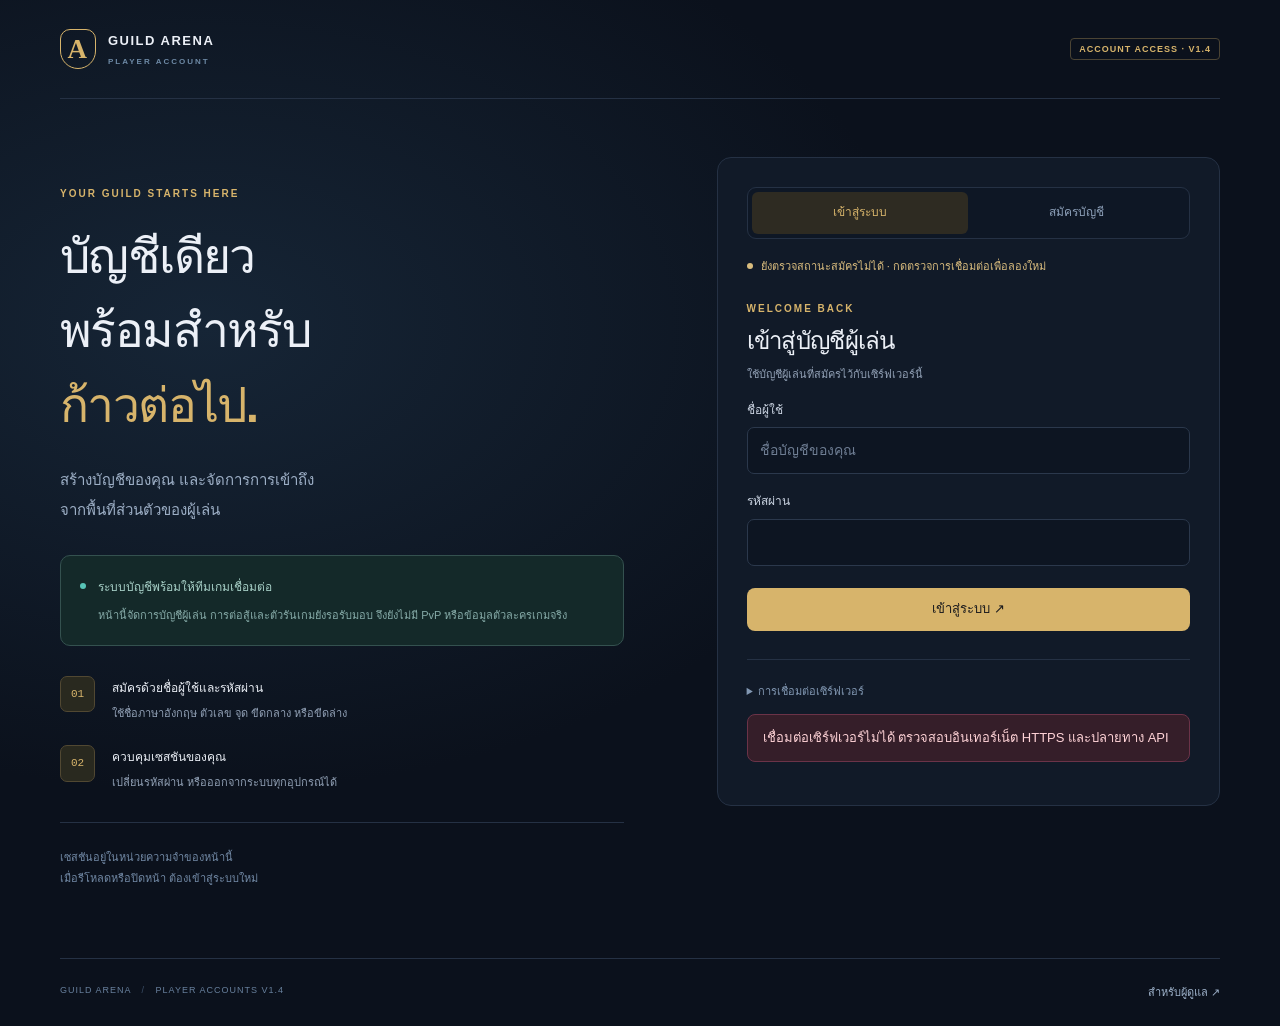
==== commit 920c9886: "Add player teams, direct challenges and random matchmaking" ====
--- a/player.html
+++ b/player.html
@@ -14,7 +14,7 @@
 </head>
 <body class="player-page">
   <a class="skip-link" href="#player-main">ข้ามไปยังเนื้อหา</a>
-  <header class="player-header"><a class="player-brand" href="./player.html"><span class="brand-emblem" aria-hidden="true">A</span><span>GUILD ARENA<small>PLAYER ACCOUNT</small></span></a><span class="tiny-tag">ACCOUNT ACCESS · V1.3</span></header>
+  <header class="player-header"><a class="player-brand" href="./player.html"><span class="brand-emblem" aria-hidden="true">A</span><span>GUILD ARENA<small>PLAYER ACCOUNT</small></span></a><span class="tiny-tag">ACCOUNT ACCESS · V1.4</span></header>
   <main id="player-main" class="player-main" tabindex="-1">
     <div id="player-flash" class="player-flash" role="status" hidden></div>
     <section id="player-auth-view" class="player-auth-layout" aria-label="เข้าสู่ระบบหรือสมัครผู้เล่น">
@@ -48,14 +48,42 @@
     </section>
     <section id="player-account-view" aria-label="บัญชีผู้เล่นของฉัน" hidden>
       <div class="player-account-heading"><div><span class="eyebrow">MY ACCOUNT</span><h1>พื้นที่บัญชีของคุณ</h1><p class="muted">ข้อมูลจากเซิร์ฟเวอร์สำหรับบัญชีที่เข้าสู่ระบบ</p></div><button id="player-logout-button" class="button secondary" type="button">ออกจากระบบ ↪</button></div>
-      <div class="info-box player-account-scope">บัญชีพร้อมให้ทีมเกมเชื่อมต่อ · ยังไม่มีการต่อสู้ PvP หรือข้อมูลตัวละครเกมจริงในหน้านี้</div>
+      <div class="info-box player-account-scope">TEST ONLY · ทีม คำท้า และคิวสุ่มในหน้านี้ใช้ทดสอบการรับส่งข้อมูล ไม่มีการจำลองการต่อสู้เกมจริง ตัวรันเกมยังรอรับมอบ</div>
+      <nav class="player-workspace-nav" aria-label="พื้นที่ผู้เล่น"><button type="button" data-player-view="profile" class="selected">บัญชีของฉัน</button><button type="button" data-player-view="teams">ทีมของฉัน</button><button type="button" data-player-view="challenges">คำท้าทดสอบ</button><button type="button" data-player-view="queue">สุ่มจับคู่ทดสอบ</button><button type="button" data-player-view="matches">ผลทดสอบของฉัน</button></nav>
+      <p id="player-arena-error" class="inline-error" role="alert" hidden></p>
+      <section id="player-view-profile" class="player-workspace-view" aria-label="ข้อมูลบัญชี">
       <article class="panel"><div class="panel-heading"><div><span class="eyebrow">PLAYER PROFILE</span><h2 id="player-profile-name">บัญชีผู้เล่น</h2></div><button id="player-refresh-button" class="button secondary small" type="button">โหลดบัญชีใหม่</button></div><div id="player-profile" class="player-profile-grid"></div><p id="player-profile-error" class="inline-error" role="alert" hidden></p></article>
       <div class="player-security-grid">
         <article class="panel"><div class="panel-heading"><div><span class="eyebrow">PASSWORD</span><h2>เปลี่ยนรหัสผ่าน</h2></div></div><p class="field-help">เมื่อเปลี่ยนสำเร็จ ทุกเซสชันจะสิ้นสุดและต้องเข้าสู่ระบบด้วยรหัสผ่านใหม่</p><form id="player-password-form"><label for="player-current-password">รหัสผ่านปัจจุบัน</label><input id="player-current-password" type="password" autocomplete="current-password" required><label for="player-new-password">รหัสผ่านใหม่</label><input id="player-new-password" type="password" autocomplete="new-password" required><label for="player-confirm-password">ยืนยันรหัสผ่านใหม่</label><input id="player-confirm-password" type="password" autocomplete="new-password" required><p class="field-help player-password-policy">ใช้ 15–128 ตัวอักษร โดยนับอักขระ Unicode และต่างจากรหัสเดิม</p><p id="player-password-error" class="inline-error" role="alert" hidden></p><button id="player-password-button" class="button primary" type="submit">เปลี่ยนรหัสผ่าน</button></form></article>
         <article class="panel"><div class="panel-heading"><div><span class="eyebrow">SESSION CONTROL</span><h2>ออกจากระบบทุกอุปกรณ์</h2></div></div><p class="field-help">ยกเลิกทุกเซสชันของบัญชีนี้ รวมถึงเซสชันที่กำลังใช้งาน</p><form id="player-revoke-form"><label for="player-revoke-password">ยืนยันด้วยรหัสผ่านปัจจุบัน</label><input id="player-revoke-password" type="password" autocomplete="current-password" required><p id="player-revoke-error" class="inline-error" role="alert" hidden></p><button id="player-revoke-button" class="button secondary" type="submit">ยกเลิกทุกเซสชัน</button></form><div class="info-box player-session-note">หน้าเว็บไม่บันทึก token หรือรหัสผ่านใน browser storage เมื่อรีโหลดต้องเข้าสู่ระบบใหม่ การปิดหน้าเพียงอย่างเดียวไม่ยกเลิกเซสชันบนอุปกรณ์อื่น</div></article>
       </div>
+      </section>
+      <section id="player-view-teams" class="player-workspace-view" aria-label="ทีมของฉัน" hidden>
+        <div class="player-arena-heading"><div><span class="eyebrow">MY TEAM ENVELOPES</span><h2>ทีมของฉัน</h2><p class="field-help">รูปแบบกลาง 1–3 ตัวละครต่อทีม ข้อมูลเกมยังรอทีมเกมรับรอง ระบบตรวจเฉพาะโครงสร้างและเก็บข้อมูลตามที่ส่งมา</p></div><span class="tiny-tag">TEST ONLY</span></div>
+        <div class="player-team-layout"><article class="panel"><div class="panel-heading"><h3>ทีมที่บันทึกไว้</h3><button id="pa-teams-refresh" class="button secondary small" type="button">โหลดใหม่</button></div><div id="pa-teams-list"></div></article>
+        <article class="panel"><div class="panel-heading"><div><span class="eyebrow">TEAM JSON</span><h3 id="pa-team-editor-title">สร้างทีมใหม่</h3></div><button id="pa-new-team" class="button secondary small" type="button">+ ทีมใหม่</button></div><p class="info-box">ข้อมูลใน characters[].data เก็บตามต้นฉบับ ไม่ใช้สรุปว่าสเตตัส อุปกรณ์ หรือสิ่งของผ่านการตรวจจากเกม</p><div class="button-row pa-sample-row"><button id="pa-team-sample" class="button secondary small" type="button">โหลดตัวอย่างเป็นทีมใหม่</button></div><form id="pa-team-form"><label for="pa-team-json">ข้อมูลทีม JSON</label><textarea id="pa-team-json" class="code-editor" rows="19" required spellcheck="false" aria-describedby="pa-team-help"></textarea><p id="pa-team-help" class="field-help">schemaVersion 1 · contentVersion fixture-v1 สำหรับการทดสอบทั้งสองโหมด · สูงสุด 16 KiB หากไม่ทราบผลการบันทึก revision ให้โหลดทีมล่าสุดก่อนลองแก้ต่อ</p><button id="pa-team-save" class="button primary" type="submit">บันทึกทีมใหม่</button></form><p id="pa-team-save-status" class="field-help" role="status"></p></article></div>
+        <article id="pa-revisions-panel" class="panel spaced-panel" hidden><div class="panel-heading"><div><span class="eyebrow">REVISION HISTORY</span><h3>ประวัติทีมที่เลือก</h3></div></div><div id="pa-team-revisions" class="bounded-table"></div><details id="pa-revision-detail" class="raw-details" hidden><summary>ข้อมูล revision ที่เลือก · อ่านอย่างเดียว</summary><pre id="pa-revision-json" class="json-output"></pre></details></article>
+      </section>
+      <section id="player-view-challenges" class="player-workspace-view" aria-label="คำท้าทดสอบ" hidden>
+        <div class="player-arena-heading"><div><span class="eyebrow">CONSENT BEFORE MATCH</span><h2>คำท้าทดสอบ</h2><p class="field-help">เลือกทีมและระบุชื่อผู้เล่น อีกฝ่ายต้องเลือกทีมและยอมรับก่อนสร้างแมตช์</p></div><span class="tiny-tag">TEST ONLY · ไม่มีการต่อสู้</span></div>
+        <div id="pa-arena-status" class="info-box pa-arena-status">รอสถานะจาก API</div>
+        <article class="panel"><div class="panel-heading"><h3>ส่งคำท้าใหม่</h3><button id="pa-challenges-refresh" class="button secondary small" type="button">โหลดสถานะใหม่</button></div><form id="pa-challenge-form" class="pa-challenge-form"><div><label for="pa-opponent-username">ชื่อผู้ใช้ของอีกฝ่าย</label><input id="pa-opponent-username" required maxlength="32" autocomplete="off" autocapitalize="none" spellcheck="false" placeholder="ชื่อผู้เล่นที่ต้องการทดสอบด้วย"></div><div><label for="pa-challenge-team">ทีมและ revision ของฉัน</label><select id="pa-challenge-team" required></select></div><div class="button-row"><button id="pa-challenge-create" class="button primary" type="submit" disabled>ส่งคำท้าทดสอบ</button><button id="pa-challenge-new" class="button secondary" type="button">เริ่มคำสั่งใหม่</button></div></form><p class="field-help">คำสั่งเดิมใช้คีย์เดิมเมื่อกดลองซ้ำ ทีมจะล็อก revision ตอนส่งคำท้า ผู้เล่นเลือก seed, arena หรือ runner เองไม่ได้</p><p id="pa-challenge-create-status" class="field-help" role="status"></p></article>
+        <article class="panel spaced-panel"><div class="panel-heading"><h3>คำท้าที่เกี่ยวข้องกับฉัน</h3><button id="pa-challenges-latest" class="button secondary small" type="button">รายการล่าสุด</button></div><p id="pa-challenges-page" class="field-help"></p><div id="pa-challenges-list" class="bounded-table"></div><div class="audit-pagination"><button id="pa-challenges-next" class="button secondary" type="button" disabled>รายการก่อนหน้า</button></div></article>
+        <article id="pa-challenge-panel" class="panel spaced-panel" hidden><div class="panel-heading"><h3>รายละเอียดคำท้า</h3><span class="tiny-tag">TEST ONLY</span></div><div id="pa-challenge-detail" class="player-profile-grid"></div><form id="pa-accept-form" hidden><label for="pa-accept-team">เลือกทีมและ revision ของฉันเพื่อยอมรับ</label><select id="pa-accept-team" required></select><p class="field-help">เมื่อยืนยัน ระบบจะสร้างงานทดสอบจากทีมของทั้งสองฝ่าย ไม่มีผลการต่อสู้เกมจริง</p><button id="pa-challenge-accept" class="button primary" type="submit">ยอมรับคำท้าทดสอบ</button></form><div id="pa-challenge-actions" class="button-row"></div></article>
+      </section>
+      <section id="player-view-queue" class="player-workspace-view" aria-label="สุ่มจับคู่ทดสอบ" hidden>
+        <div class="player-arena-heading"><div><span class="eyebrow">RANDOM MATCHMAKING</span><h2>สุ่มจับคู่ทดสอบ</h2><p class="field-help">ยินยอมให้ระบบสุ่มคู่จากผู้เล่นที่เปิดคิวโหมดเดียวกัน เลือกทีมที่บันทึกไว้โดยไม่ต้องระบุชื่ออีกฝ่าย</p></div><span class="tiny-tag">TEST ONLY · ไม่มีการต่อสู้</span></div>
+        <p id="pa-queue-status" class="info-box pa-arena-status" role="status">กำลังอ่านสถานะจาก API</p>
+        <article class="panel"><div class="panel-heading"><h3>เข้าคิวด้วยทีมของฉัน</h3><button id="pa-queue-refresh" class="button secondary small" type="button">โหลดสถานะคิว</button></div><form id="pa-queue-form"><label for="pa-queue-team">ทีมและ revision ที่จะล็อกไว้</label><select id="pa-queue-team" required></select><p class="field-help">มีคิวรอได้บัญชีละ 1 รายการ อายุคิว 10 นาที เมื่อเจอคู่ระบบสร้างงานทดสอบทันทีโดยไม่ต้องตอบรับอีกครั้ง</p><div class="button-row"><button id="pa-queue-join" class="button primary" type="submit" disabled>ยินยอมเข้าสุ่มจับคู่ TEST ONLY</button><button id="pa-queue-new" class="button secondary" type="button">เริ่มคำสั่งคิวใหม่</button></div></form><p class="field-help">กดลองซ้ำใช้คีย์เดิม แม้คิวเดิมจบแล้ว หากต้องการอีกรอบให้เริ่มคำสั่งคิวใหม่ การแก้ทีมภายหลังไม่เปลี่ยนทีมที่ล็อกในคิว</p><p id="pa-queue-command-status" class="field-help" role="status"></p></article>
+        <article class="panel spaced-panel"><div class="panel-heading"><h3>คิวล่าสุดของฉัน</h3><span class="tiny-tag">TEST ONLY</span></div><p id="pa-queue-poll-status" class="field-help" role="status"></p><div id="pa-queue-detail" class="player-profile-grid"></div><div id="pa-queue-actions" class="button-row"></div></article>
+      </section>
+      <section id="player-view-matches" class="player-workspace-view" aria-label="ผลทดสอบของฉัน" hidden>
+        <div class="player-arena-heading"><div><span class="eyebrow">MY TEST RESULTS</span><h2>ผลทดสอบของฉัน</h2><p class="field-help">แสดงเฉพาะแมตช์ที่บัญชีนี้เข้าร่วม เหตุการณ์เป็นข้อมูลจากตัวทดสอบ ไม่ใช้วิเคราะห์สมดุลเกม</p></div><span class="tiny-tag">TEST ONLY</span></div>
+        <article class="panel"><div class="panel-heading"><h3>แมตช์ของฉัน</h3><button id="pa-matches-refresh" class="button secondary small" type="button">โหลดรายการล่าสุด</button></div><p id="pa-matches-page" class="field-help"></p><div id="pa-matches-list" class="bounded-table"></div><div class="audit-pagination"><button id="pa-matches-next" class="button secondary" type="button" disabled>รายการก่อนหน้า</button></div></article>
+        <article id="pa-match-panel" class="panel spaced-panel" hidden><div class="panel-heading"><h3>ข้อมูลแมตช์ทดสอบ</h3><button id="pa-match-refresh" class="button secondary small" type="button">โหลดผลอีกครั้ง</button></div><p id="pa-match-poll-status" class="field-help" role="status"></p><div id="pa-match-detail" class="player-profile-grid"></div><div id="pa-match-events" class="bounded-table"></div><details class="raw-details" open><summary>ผลจากตัวทดสอบ</summary><pre id="pa-match-result" class="json-output"></pre></details><details class="raw-details"><summary>ทีมของฉันที่ล็อกไว้</summary><pre id="pa-match-team" class="json-output"></pre></details><details class="raw-details"><summary>Metadata และ hash จาก API</summary><pre id="pa-match-metadata" class="json-output"></pre></details></article>
+      </section>
     </section>
   </main>
-  <footer class="player-footer"><span>GUILD ARENA <span class="footer-divider">/</span> PLAYER ACCOUNTS V1.3</span><a href="./index.html">สำหรับผู้ดูแล ↗</a></footer>
+  <footer class="player-footer"><span>GUILD ARENA <span class="footer-divider">/</span> PLAYER ACCOUNTS V1.4</span><a href="./index.html">สำหรับผู้ดูแล ↗</a></footer>
 </body>
 </html>
--- a/styles.css
+++ b/styles.css
@@ -38,3 +38,6 @@
 @media(max-width:680px){.player-search-form{grid-template-columns:1fr}.player-search-form>.button{justify-self:end}#view-players .snapshot-meta{grid-template-columns:repeat(2,minmax(0,1fr))}}
 
 @media(max-width:680px){.sidebar nav .nav-link{white-space:nowrap}}
+
+/* โหมดผู้เล่นแยกคำท้าและสุ่มจับคู่ ใช้ revision ร่วมกัน */
+.fixture-mode-controls{display:flex;flex-wrap:wrap;gap:20px;align-items:center;margin:22px 0}.fixture-mode-controls label{display:flex;align-items:center;gap:9px;margin:0;font-size:12px}.fixture-mode-controls input{width:18px;height:18px;accent-color:var(--gold)}
--- a/player.css
+++ b/player.css
@@ -3,3 +3,8 @@
 .player-header,.player-main,.player-footer{width:min(1160px,100% - 64px);margin-inline:auto}.player-header{display:flex;align-items:center;justify-content:space-between;gap:20px;padding:29px 0;border-bottom:1px solid var(--line)}.player-brand{display:flex;align-items:center;gap:12px;font-family:"Segoe UI",sans-serif;font-size:13px;letter-spacing:1.5px;font-weight:600}.player-brand small{display:block;font-size:8px;letter-spacing:2px;color:#6e8aa6;margin-top:3px}.player-main{padding:58px 0 70px;min-height:calc(100vh - 180px)}.player-auth-layout{display:grid;grid-template-columns:minmax(0,1.12fr) minmax(0,1fr);gap:8%;align-items:start}.player-welcome{padding-top:28px}.player-welcome h1{font-size:48px;line-height:1.55;letter-spacing:-1.6px;margin:18px 0 22px}.player-welcome h1 span{display:block}.player-lead{font-size:15px;line-height:2;color:#9dafc6}.player-scope{display:flex;align-items:start;gap:12px;padding:19px;border:1px solid #34514f;background:#142929;border-radius:10px;margin:30px 0}.player-scope>.small-dot{margin-top:8px}.player-scope strong{font-size:12px;font-weight:500;color:#a8d1c8}.player-scope p{font-size:11px;color:#86aba8;line-height:1.9;margin-top:7px}.player-welcome-detail{display:flex;align-items:start;gap:17px;margin:23px 0}.player-welcome-detail>span{font-size:11px;font-family:Consolas,monospace;color:var(--gold);border:1px solid #514832;border-radius:7px;padding:8px 10px;background:#29291f}.player-welcome-detail strong{font-size:12px;font-weight:500}.player-welcome-detail p{font-size:11px;color:var(--muted);margin-top:5px}.player-memory-note{font-size:11px;color:#7188a4;border-top:1px solid var(--line);padding-top:24px;line-height:1.9;margin-top:30px}.player-auth-card{padding:29px}.player-auth-tabs{display:flex;border:1px solid var(--line);padding:4px;border-radius:9px;background:#0e1725;margin-bottom:18px}.player-auth-tabs>button{border:0;border-radius:6px;background:transparent;color:#8da0b9;flex:1;min-height:42px;font-size:12px}.player-auth-tabs>button.selected{background:#2e2b22;color:var(--gold)}.player-registration-status{font-size:11px;margin-bottom:25px;color:#84c7b5;display:flex;align-items:center;gap:8px}.player-registration-status:before{content:"";display:inline-block;width:6px;height:6px;flex-shrink:0;border-radius:50%;background:currentColor}.player-registration-status.closed{color:#d9bc7e}.player-auth-card h2{font-size:24px;margin-top:7px}.player-auth-card form label:not(:first-child),.player-security-grid form label:not(:first-child){margin-top:18px}.player-auth-card form>.button{margin-top:22px}.player-connection{border-top:1px solid var(--line);padding-top:22px;margin-top:28px;font-size:11px;color:#8298b3}.player-connection>summary{cursor:pointer}.player-connection form{margin-top:20px}.player-connection input{font-size:11px}.player-flash{padding:16px 19px;background:#173630;border:1px solid #317363;border-radius:9px;color:#bde7d9;margin-bottom:27px;overflow-wrap:anywhere;font-size:13px}.player-flash.error{background:#381f2a;border-color:#74354c;color:#ffd0d8}.player-account-heading{display:flex;justify-content:space-between;align-items:center;gap:24px;margin-bottom:26px}.player-account-heading h1{margin:10px 0;font-size:30px}.player-account-heading p{font-size:13px}.player-account-scope{margin-bottom:24px}.player-profile-grid{display:grid;grid-template-columns:repeat(3,minmax(0,1fr));gap:24px}.player-profile-grid strong{overflow-wrap:anywhere}.player-security-grid{display:grid;grid-template-columns:1fr 1fr;gap:24px;margin-top:24px;align-items:start}.player-security-grid form>.button{margin-top:23px}.player-session-note{margin-top:26px}.player-footer{display:flex;justify-content:space-between;gap:20px;padding:24px 0;border-top:1px solid var(--line);font-size:9px;letter-spacing:1px;color:#68809d}.player-footer a{letter-spacing:0;color:#9db1c9;font-size:11px}.player-footer a:hover{color:var(--gold)}
 @media(max-width:960px){.player-auth-layout{gap:5%;grid-template-columns:minmax(0,.9fr) minmax(0,1fr)}.player-welcome h1{font-size:37px}.player-header,.player-main,.player-footer{width:calc(100% - 42px)}.player-auth-card{padding:23px}.player-profile-grid{grid-template-columns:repeat(2,minmax(0,1fr))}}
 @media(max-width:680px){.player-header,.player-main,.player-footer{width:calc(100% - 32px)}.player-header{padding:21px 0}.player-header>.tiny-tag{font-size:7px;letter-spacing:.6px;white-space:normal;max-width:110px;text-align:right}.player-brand{font-size:11px;gap:9px}.player-brand small{font-size:6px}.player-main{padding:28px 0 42px}.player-auth-layout{grid-template-columns:1fr;gap:25px}.player-welcome{padding-top:0}.player-welcome h1{font-size:32px;line-height:1.45;margin:12px 0}.player-welcome h1 br{display:none}.player-welcome h1 span{display:block}.player-lead{font-size:12px}.player-lead br{display:none}.player-scope{margin:20px 0 0;padding:14px}.player-scope strong{font-size:11px}.player-scope p{font-size:10px}.player-welcome-detail,.player-memory-note{display:none}.player-auth-card{padding:21px 18px}.player-auth-card h2{font-size:22px}.player-account-heading{align-items:start;gap:10px;flex-wrap:wrap}.player-account-heading h1{font-size:25px}.player-account-heading p{font-size:11px}.player-account-heading>.button{font-size:11px;min-height:36px;padding:7px 10px}.player-profile-grid{gap:20px 15px}.player-profile-grid strong{font-size:11px}.player-profile-grid span{font-size:10px}.player-security-grid{grid-template-columns:1fr;gap:18px;margin-top:18px}.player-footer{font-size:7px;letter-spacing:.4px;gap:12px}.player-footer a{font-size:10px}.player-account-scope{margin-bottom:18px}}
+
+/* รุ่น 1.4: ทีมและคำท้าทดสอบของผู้เล่น */
+.player-workspace-nav{display:flex;gap:8px;overflow:auto;padding:4px 0 15px;margin-bottom:20px;scrollbar-width:thin}.player-workspace-nav button{white-space:nowrap;flex-shrink:0;border:1px solid var(--line);background:#101c2c;color:#9bb0c8;border-radius:8px;padding:12px 18px;font-size:12px}.player-workspace-nav button.selected{border-color:#756139;background:#302b20;color:var(--gold)}.player-arena-heading{display:flex;justify-content:space-between;align-items:start;gap:20px;margin-bottom:20px}.player-arena-heading h2{margin:9px 0}.player-arena-heading .field-help{max-width:780px;margin-bottom:0}.player-team-layout{display:grid;grid-template-columns:minmax(0,.75fr) minmax(0,1.35fr);gap:22px;align-items:start}.pa-team-card{display:flex;flex-direction:column;align-items:start;padding:17px;background:#142234;border:1px solid #2b3d55;border-radius:10px;margin-bottom:13px;overflow-wrap:anywhere}.pa-team-card strong{font-size:14px;max-width:100%}.pa-team-card small{font-size:10px;color:#869ebd;max-width:100%;margin:5px 0}.pa-team-card .button{margin-top:12px}.pa-empty{font-size:12px;line-height:1.9;color:#93a7c1;padding:24px 12px}.pa-sample-row{margin:19px 0}.player-team-layout .code-editor{min-height:320px;max-height:650px}.pa-arena-status{margin-bottom:22px;white-space:pre-wrap}.pa-challenge-form{display:grid;grid-template-columns:1fr 1fr;gap:20px}.pa-challenge-form>.button-row{grid-column:1/-1}.player-workspace-view .player-profile-grid{margin-bottom:22px}.player-workspace-view .bounded-table td{overflow-wrap:anywhere}.player-workspace-view .bounded-table td:first-child{min-width:180px}.player-workspace-view .bounded-table .json-output{max-width:520px;max-height:240px}#pa-team-revisions td:nth-child(3){max-width:280px}#pa-accept-form{margin:24px 0;padding:20px;border:1px solid #35594c;background:#142a27;border-radius:10px}#pa-accept-form select{max-width:520px}#pa-challenge-actions{margin-top:22px}#pa-match-events table{min-width:640px}#pa-match-events td:first-child{min-width:50px}#pa-match-events td:last-child{min-width:230px}.player-workspace-view .panel-heading{flex-wrap:wrap}
+@media(max-width:960px){.player-team-layout{grid-template-columns:1fr}.player-arena-heading{flex-wrap:wrap}}
+@media(max-width:680px){.player-workspace-nav{margin-bottom:16px;gap:6px}.player-workspace-nav button{font-size:11px;padding:10px 12px}.player-arena-heading{gap:12px}.player-arena-heading h2{font-size:21px}.player-arena-heading .tiny-tag{font-size:8px}.player-team-layout{gap:18px}.pa-challenge-form{grid-template-columns:1fr;gap:14px}.pa-challenge-form>.button-row{grid-column:auto}.player-workspace-view .button-row .button{font-size:11px}#pa-accept-form{padding:14px}.player-workspace-view .panel-heading h3{font-size:15px}.player-workspace-view .panel-heading>.button{font-size:10px}}
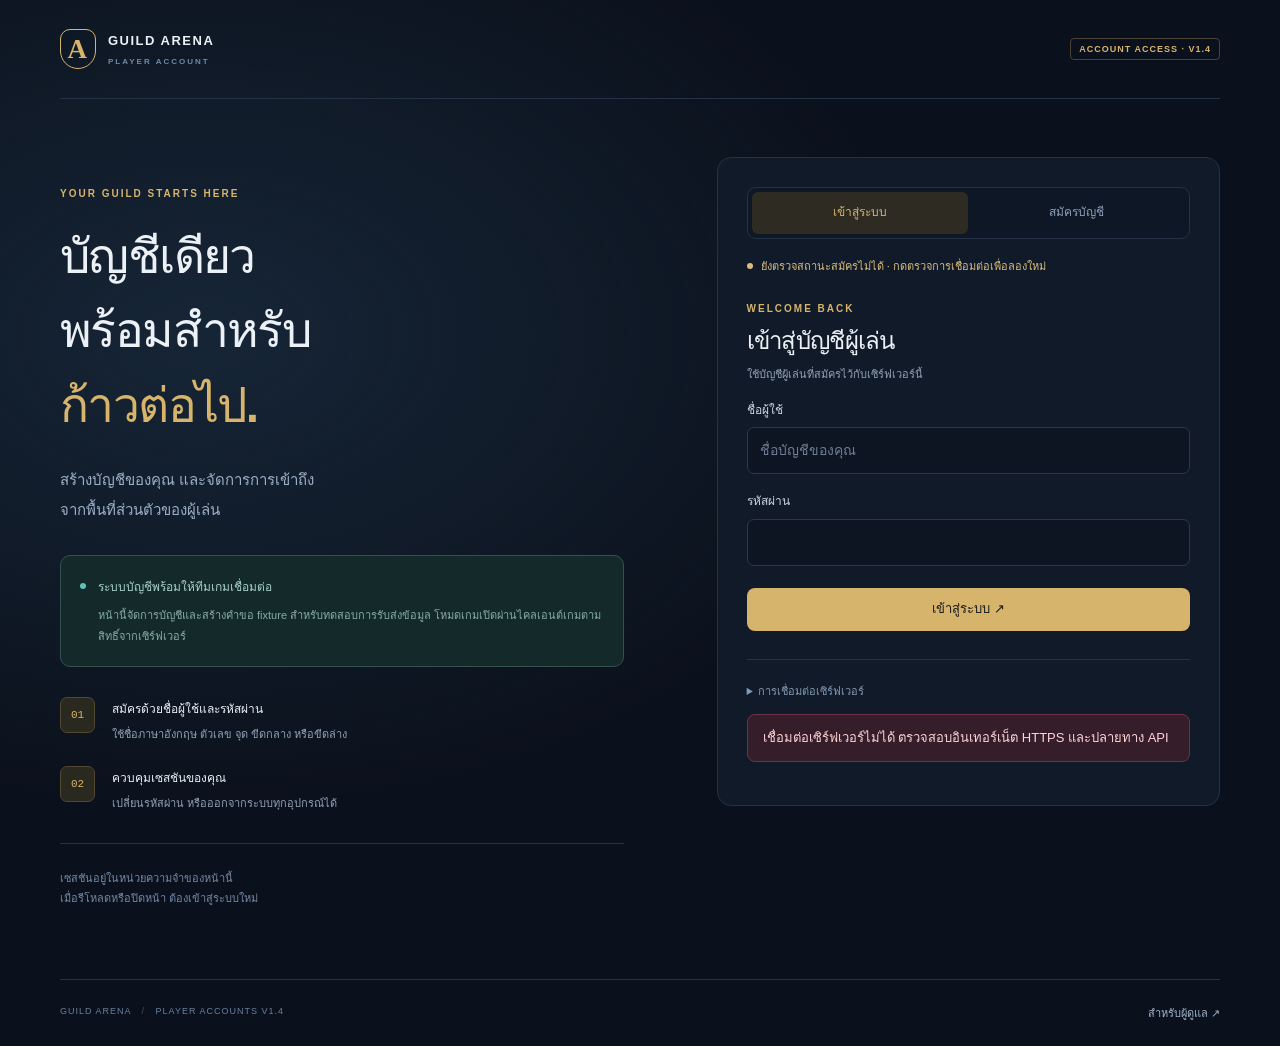
==== commit ac4aad99: "Show original game runner readiness and authoritative match outcomes" ====
--- a/player.html
+++ b/player.html
@@ -21,7 +21,7 @@
       <div class="player-welcome">
         <span class="eyebrow">YOUR GUILD STARTS HERE</span><h1>บัญชีเดียว<br>พร้อมสำหรับ<span class="gold">ก้าวต่อไป.</span></h1>
         <p class="player-lead">สร้างบัญชีของคุณ และจัดการการเข้าถึง<br>จากพื้นที่ส่วนตัวของผู้เล่น</p>
-        <div class="player-scope"><span class="small-dot"></span><div><strong>ระบบบัญชีพร้อมให้ทีมเกมเชื่อมต่อ</strong><p>หน้านี้จัดการบัญชีผู้เล่น การต่อสู้และตัวรันเกมยังรอรับมอบ จึงยังไม่มี PvP หรือข้อมูลตัวละครเกมจริง</p></div></div>
+        <div class="player-scope"><span class="small-dot"></span><div><strong>ระบบบัญชีพร้อมให้ทีมเกมเชื่อมต่อ</strong><p>หน้านี้จัดการบัญชีและสร้างคำขอ fixture สำหรับทดสอบการรับส่งข้อมูล โหมดเกมเปิดผ่านไคลเอนต์เกมตามสิทธิ์จากเซิร์ฟเวอร์</p></div></div>
         <div class="player-welcome-detail"><span>01</span><div><strong>สมัครด้วยชื่อผู้ใช้และรหัสผ่าน</strong><p>ใช้ชื่อภาษาอังกฤษ ตัวเลข จุด ขีดกลาง หรือขีดล่าง</p></div></div>
         <div class="player-welcome-detail"><span>02</span><div><strong>ควบคุมเซสชันของคุณ</strong><p>เปลี่ยนรหัสผ่าน หรือออกจากระบบทุกอุปกรณ์ได้</p></div></div>
         <p class="player-memory-note">เซสชันอยู่ในหน่วยความจำของหน้านี้<br>เมื่อรีโหลดหรือปิดหน้า ต้องเข้าสู่ระบบใหม่</p>
@@ -48,8 +48,8 @@
     </section>
     <section id="player-account-view" aria-label="บัญชีผู้เล่นของฉัน" hidden>
       <div class="player-account-heading"><div><span class="eyebrow">MY ACCOUNT</span><h1>พื้นที่บัญชีของคุณ</h1><p class="muted">ข้อมูลจากเซิร์ฟเวอร์สำหรับบัญชีที่เข้าสู่ระบบ</p></div><button id="player-logout-button" class="button secondary" type="button">ออกจากระบบ ↪</button></div>
-      <div class="info-box player-account-scope">TEST ONLY · ทีม คำท้า และคิวสุ่มในหน้านี้ใช้ทดสอบการรับส่งข้อมูล ไม่มีการจำลองการต่อสู้เกมจริง ตัวรันเกมยังรอรับมอบ</div>
-      <nav class="player-workspace-nav" aria-label="พื้นที่ผู้เล่น"><button type="button" data-player-view="profile" class="selected">บัญชีของฉัน</button><button type="button" data-player-view="teams">ทีมของฉัน</button><button type="button" data-player-view="challenges">คำท้าทดสอบ</button><button type="button" data-player-view="queue">สุ่มจับคู่ทดสอบ</button><button type="button" data-player-view="matches">ผลทดสอบของฉัน</button></nav>
+      <div class="info-box player-account-scope">TEST ONLY · ทีม คำท้า และคิวสุ่มในหน้านี้ใช้ทดสอบการรับส่งข้อมูล คำขอที่สร้างจากหน้านี้ไม่มีการจำลองต่อสู้เกมจริง ประวัติแสดงประเภทตามผลที่เซิร์ฟเวอร์ส่งมา</div>
+      <nav class="player-workspace-nav" aria-label="พื้นที่ผู้เล่น"><button type="button" data-player-view="profile" class="selected">บัญชีของฉัน</button><button type="button" data-player-view="teams">ทีมของฉัน</button><button type="button" data-player-view="challenges">คำท้าทดสอบ</button><button type="button" data-player-view="queue">สุ่มจับคู่ทดสอบ</button><button type="button" data-player-view="matches">ผลแมตช์ของฉัน</button></nav>
       <p id="player-arena-error" class="inline-error" role="alert" hidden></p>
       <section id="player-view-profile" class="player-workspace-view" aria-label="ข้อมูลบัญชี">
       <article class="panel"><div class="panel-heading"><div><span class="eyebrow">PLAYER PROFILE</span><h2 id="player-profile-name">บัญชีผู้เล่น</h2></div><button id="player-refresh-button" class="button secondary small" type="button">โหลดบัญชีใหม่</button></div><div id="player-profile" class="player-profile-grid"></div><p id="player-profile-error" class="inline-error" role="alert" hidden></p></article>
@@ -69,18 +69,18 @@
         <div id="pa-arena-status" class="info-box pa-arena-status">รอสถานะจาก API</div>
         <article class="panel"><div class="panel-heading"><h3>ส่งคำท้าใหม่</h3><button id="pa-challenges-refresh" class="button secondary small" type="button">โหลดสถานะใหม่</button></div><form id="pa-challenge-form" class="pa-challenge-form"><div><label for="pa-opponent-username">ชื่อผู้ใช้ของอีกฝ่าย</label><input id="pa-opponent-username" required maxlength="32" autocomplete="off" autocapitalize="none" spellcheck="false" placeholder="ชื่อผู้เล่นที่ต้องการทดสอบด้วย"></div><div><label for="pa-challenge-team">ทีมและ revision ของฉัน</label><select id="pa-challenge-team" required></select></div><div class="button-row"><button id="pa-challenge-create" class="button primary" type="submit" disabled>ส่งคำท้าทดสอบ</button><button id="pa-challenge-new" class="button secondary" type="button">เริ่มคำสั่งใหม่</button></div></form><p class="field-help">คำสั่งเดิมใช้คีย์เดิมเมื่อกดลองซ้ำ ทีมจะล็อก revision ตอนส่งคำท้า ผู้เล่นเลือก seed, arena หรือ runner เองไม่ได้</p><p id="pa-challenge-create-status" class="field-help" role="status"></p></article>
         <article class="panel spaced-panel"><div class="panel-heading"><h3>คำท้าที่เกี่ยวข้องกับฉัน</h3><button id="pa-challenges-latest" class="button secondary small" type="button">รายการล่าสุด</button></div><p id="pa-challenges-page" class="field-help"></p><div id="pa-challenges-list" class="bounded-table"></div><div class="audit-pagination"><button id="pa-challenges-next" class="button secondary" type="button" disabled>รายการก่อนหน้า</button></div></article>
-        <article id="pa-challenge-panel" class="panel spaced-panel" hidden><div class="panel-heading"><h3>รายละเอียดคำท้า</h3><span class="tiny-tag">TEST ONLY</span></div><div id="pa-challenge-detail" class="player-profile-grid"></div><form id="pa-accept-form" hidden><label for="pa-accept-team">เลือกทีมและ revision ของฉันเพื่อยอมรับ</label><select id="pa-accept-team" required></select><p class="field-help">เมื่อยืนยัน ระบบจะสร้างงานทดสอบจากทีมของทั้งสองฝ่าย ไม่มีผลการต่อสู้เกมจริง</p><button id="pa-challenge-accept" class="button primary" type="submit">ยอมรับคำท้าทดสอบ</button></form><div id="pa-challenge-actions" class="button-row"></div></article>
+        <article id="pa-challenge-panel" class="panel spaced-panel" hidden><div class="panel-heading"><h3>รายละเอียดคำท้า</h3><span id="pa-challenge-kind" class="tiny-tag">TEST ONLY</span></div><div id="pa-challenge-detail" class="player-profile-grid"></div><form id="pa-accept-form" hidden><label for="pa-accept-team">เลือกทีมและ revision ของฉันเพื่อยอมรับ</label><select id="pa-accept-team" required></select><p class="field-help">เมื่อยืนยัน ระบบจะสร้างงานทดสอบจากทีมของทั้งสองฝ่าย ไม่มีผลการต่อสู้เกมจริง</p><button id="pa-challenge-accept" class="button primary" type="submit">ยอมรับคำท้าทดสอบ</button></form><div id="pa-challenge-actions" class="button-row"></div></article>
       </section>
       <section id="player-view-queue" class="player-workspace-view" aria-label="สุ่มจับคู่ทดสอบ" hidden>
         <div class="player-arena-heading"><div><span class="eyebrow">RANDOM MATCHMAKING</span><h2>สุ่มจับคู่ทดสอบ</h2><p class="field-help">ยินยอมให้ระบบสุ่มคู่จากผู้เล่นที่เปิดคิวโหมดเดียวกัน เลือกทีมที่บันทึกไว้โดยไม่ต้องระบุชื่ออีกฝ่าย</p></div><span class="tiny-tag">TEST ONLY · ไม่มีการต่อสู้</span></div>
         <p id="pa-queue-status" class="info-box pa-arena-status" role="status">กำลังอ่านสถานะจาก API</p>
         <article class="panel"><div class="panel-heading"><h3>เข้าคิวด้วยทีมของฉัน</h3><button id="pa-queue-refresh" class="button secondary small" type="button">โหลดสถานะคิว</button></div><form id="pa-queue-form"><label for="pa-queue-team">ทีมและ revision ที่จะล็อกไว้</label><select id="pa-queue-team" required></select><p class="field-help">มีคิวรอได้บัญชีละ 1 รายการ อายุคิว 10 นาที เมื่อเจอคู่ระบบสร้างงานทดสอบทันทีโดยไม่ต้องตอบรับอีกครั้ง</p><div class="button-row"><button id="pa-queue-join" class="button primary" type="submit" disabled>ยินยอมเข้าสุ่มจับคู่ TEST ONLY</button><button id="pa-queue-new" class="button secondary" type="button">เริ่มคำสั่งคิวใหม่</button></div></form><p class="field-help">กดลองซ้ำใช้คีย์เดิม แม้คิวเดิมจบแล้ว หากต้องการอีกรอบให้เริ่มคำสั่งคิวใหม่ การแก้ทีมภายหลังไม่เปลี่ยนทีมที่ล็อกในคิว</p><p id="pa-queue-command-status" class="field-help" role="status"></p></article>
-        <article class="panel spaced-panel"><div class="panel-heading"><h3>คิวล่าสุดของฉัน</h3><span class="tiny-tag">TEST ONLY</span></div><p id="pa-queue-poll-status" class="field-help" role="status"></p><div id="pa-queue-detail" class="player-profile-grid"></div><div id="pa-queue-actions" class="button-row"></div></article>
+        <article class="panel spaced-panel"><div class="panel-heading"><h3>คิวล่าสุดของฉัน</h3><span id="pa-queue-kind" class="tiny-tag">TEST ONLY</span></div><p id="pa-queue-poll-status" class="field-help" role="status"></p><div id="pa-queue-detail" class="player-profile-grid"></div><div id="pa-queue-actions" class="button-row"></div></article>
       </section>
-      <section id="player-view-matches" class="player-workspace-view" aria-label="ผลทดสอบของฉัน" hidden>
-        <div class="player-arena-heading"><div><span class="eyebrow">MY TEST RESULTS</span><h2>ผลทดสอบของฉัน</h2><p class="field-help">แสดงเฉพาะแมตช์ที่บัญชีนี้เข้าร่วม เหตุการณ์เป็นข้อมูลจากตัวทดสอบ ไม่ใช้วิเคราะห์สมดุลเกม</p></div><span class="tiny-tag">TEST ONLY</span></div>
+      <section id="player-view-matches" class="player-workspace-view" aria-label="ผลแมตช์ของฉัน" hidden>
+        <div class="player-arena-heading"><div><span class="eyebrow">MY MATCH RESULTS</span><h2>ผลแมตช์ของฉัน</h2><p class="field-help">แสดงเฉพาะแมตช์ที่บัญชีนี้เข้าร่วม ประเภทและผลอ่านจาก API; fixture ระบุ TEST ONLY ส่วนแมตช์เกมแสดงข้อมูลจากตัวรัน ไม่มีอันดับหรือรางวัล</p></div><span class="tiny-tag">ผลจาก API</span></div>
         <article class="panel"><div class="panel-heading"><h3>แมตช์ของฉัน</h3><button id="pa-matches-refresh" class="button secondary small" type="button">โหลดรายการล่าสุด</button></div><p id="pa-matches-page" class="field-help"></p><div id="pa-matches-list" class="bounded-table"></div><div class="audit-pagination"><button id="pa-matches-next" class="button secondary" type="button" disabled>รายการก่อนหน้า</button></div></article>
-        <article id="pa-match-panel" class="panel spaced-panel" hidden><div class="panel-heading"><h3>ข้อมูลแมตช์ทดสอบ</h3><button id="pa-match-refresh" class="button secondary small" type="button">โหลดผลอีกครั้ง</button></div><p id="pa-match-poll-status" class="field-help" role="status"></p><div id="pa-match-detail" class="player-profile-grid"></div><div id="pa-match-events" class="bounded-table"></div><details class="raw-details" open><summary>ผลจากตัวทดสอบ</summary><pre id="pa-match-result" class="json-output"></pre></details><details class="raw-details"><summary>ทีมของฉันที่ล็อกไว้</summary><pre id="pa-match-team" class="json-output"></pre></details><details class="raw-details"><summary>Metadata และ hash จาก API</summary><pre id="pa-match-metadata" class="json-output"></pre></details></article>
+        <article id="pa-match-panel" class="panel spaced-panel" hidden><div class="panel-heading"><h3>ข้อมูลแมตช์</h3><button id="pa-match-refresh" class="button secondary small" type="button">โหลดผลอีกครั้ง</button></div><p id="pa-match-poll-status" class="field-help" role="status"></p><div id="pa-match-detail" class="player-profile-grid"></div><div id="pa-match-events" class="bounded-table"></div><details class="raw-details" open><summary>ผลจากตัวรัน</summary><pre id="pa-match-result" class="json-output"></pre></details><details class="raw-details"><summary>ทีมของฉันที่ล็อกไว้</summary><pre id="pa-match-team" class="json-output"></pre></details><details class="raw-details"><summary>Metadata และ hash จาก API</summary><pre id="pa-match-metadata" class="json-output"></pre></details></article>
       </section>
     </section>
   </main>
